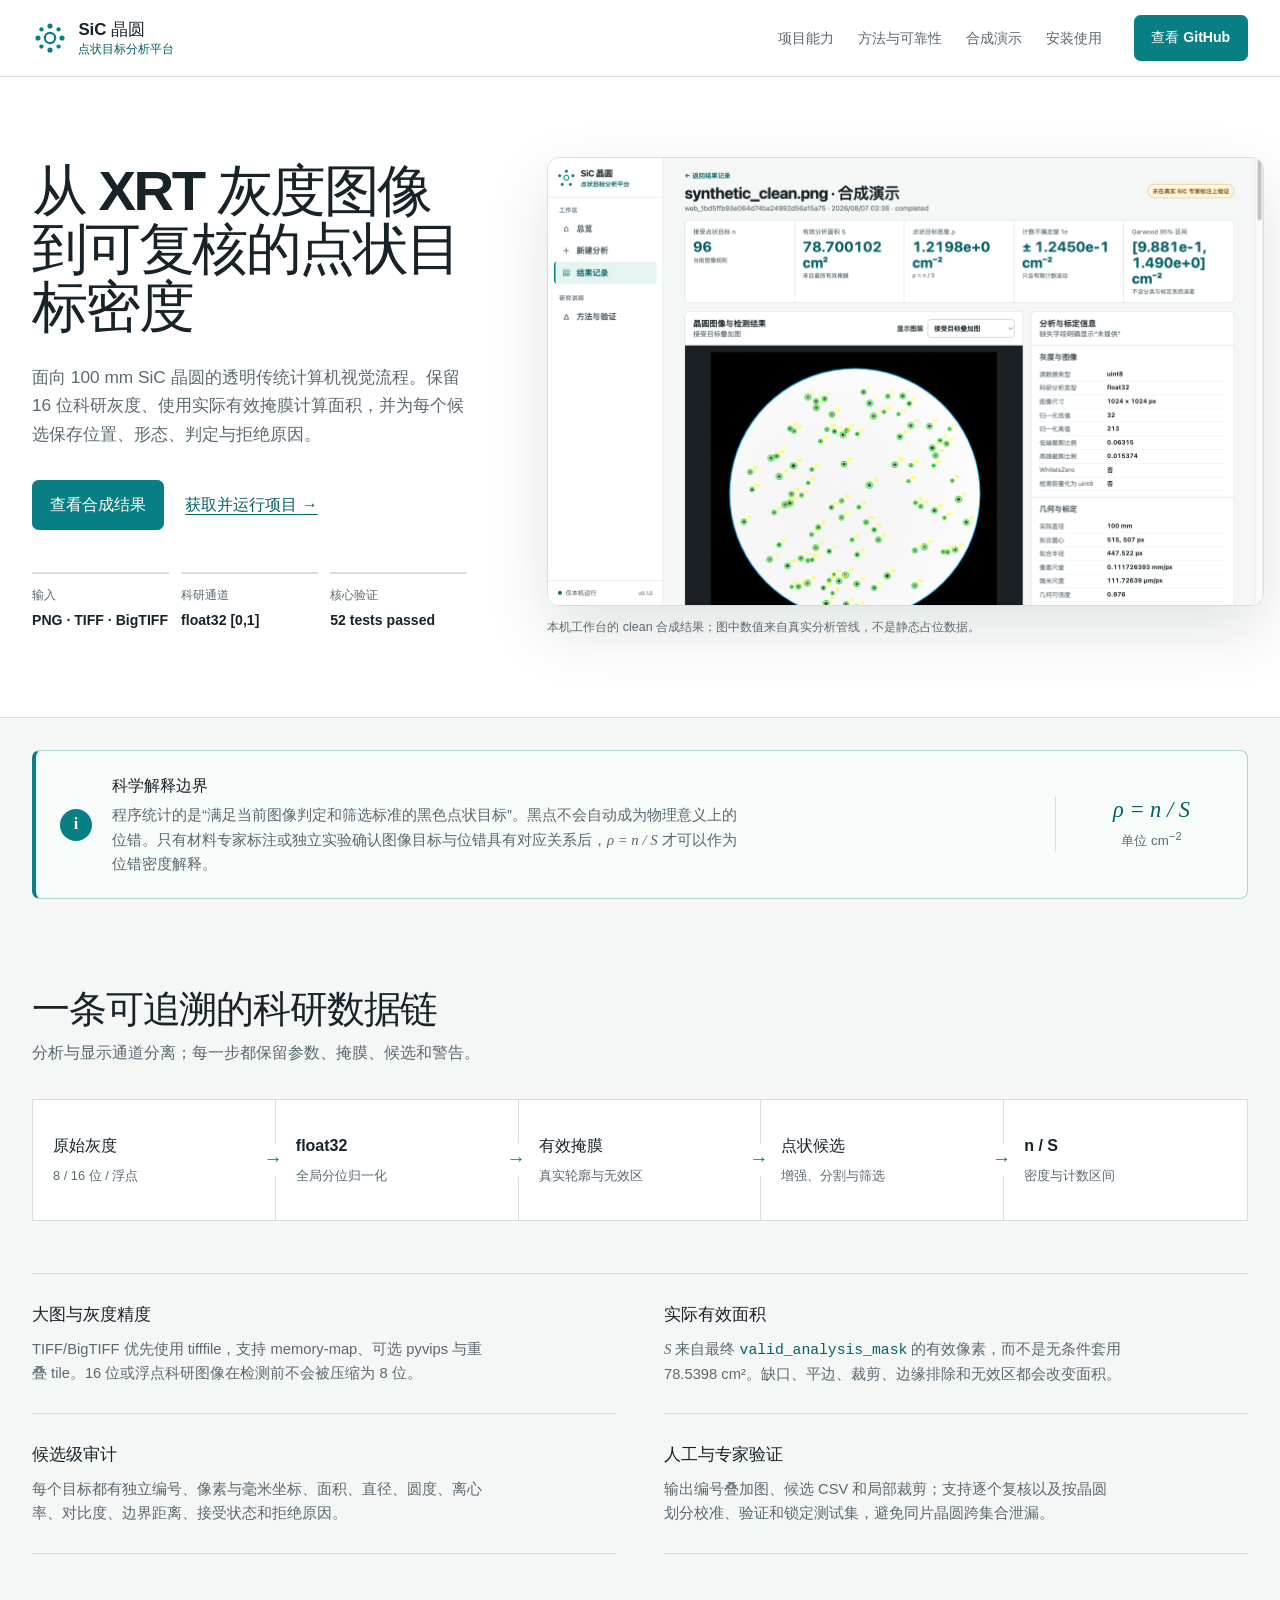
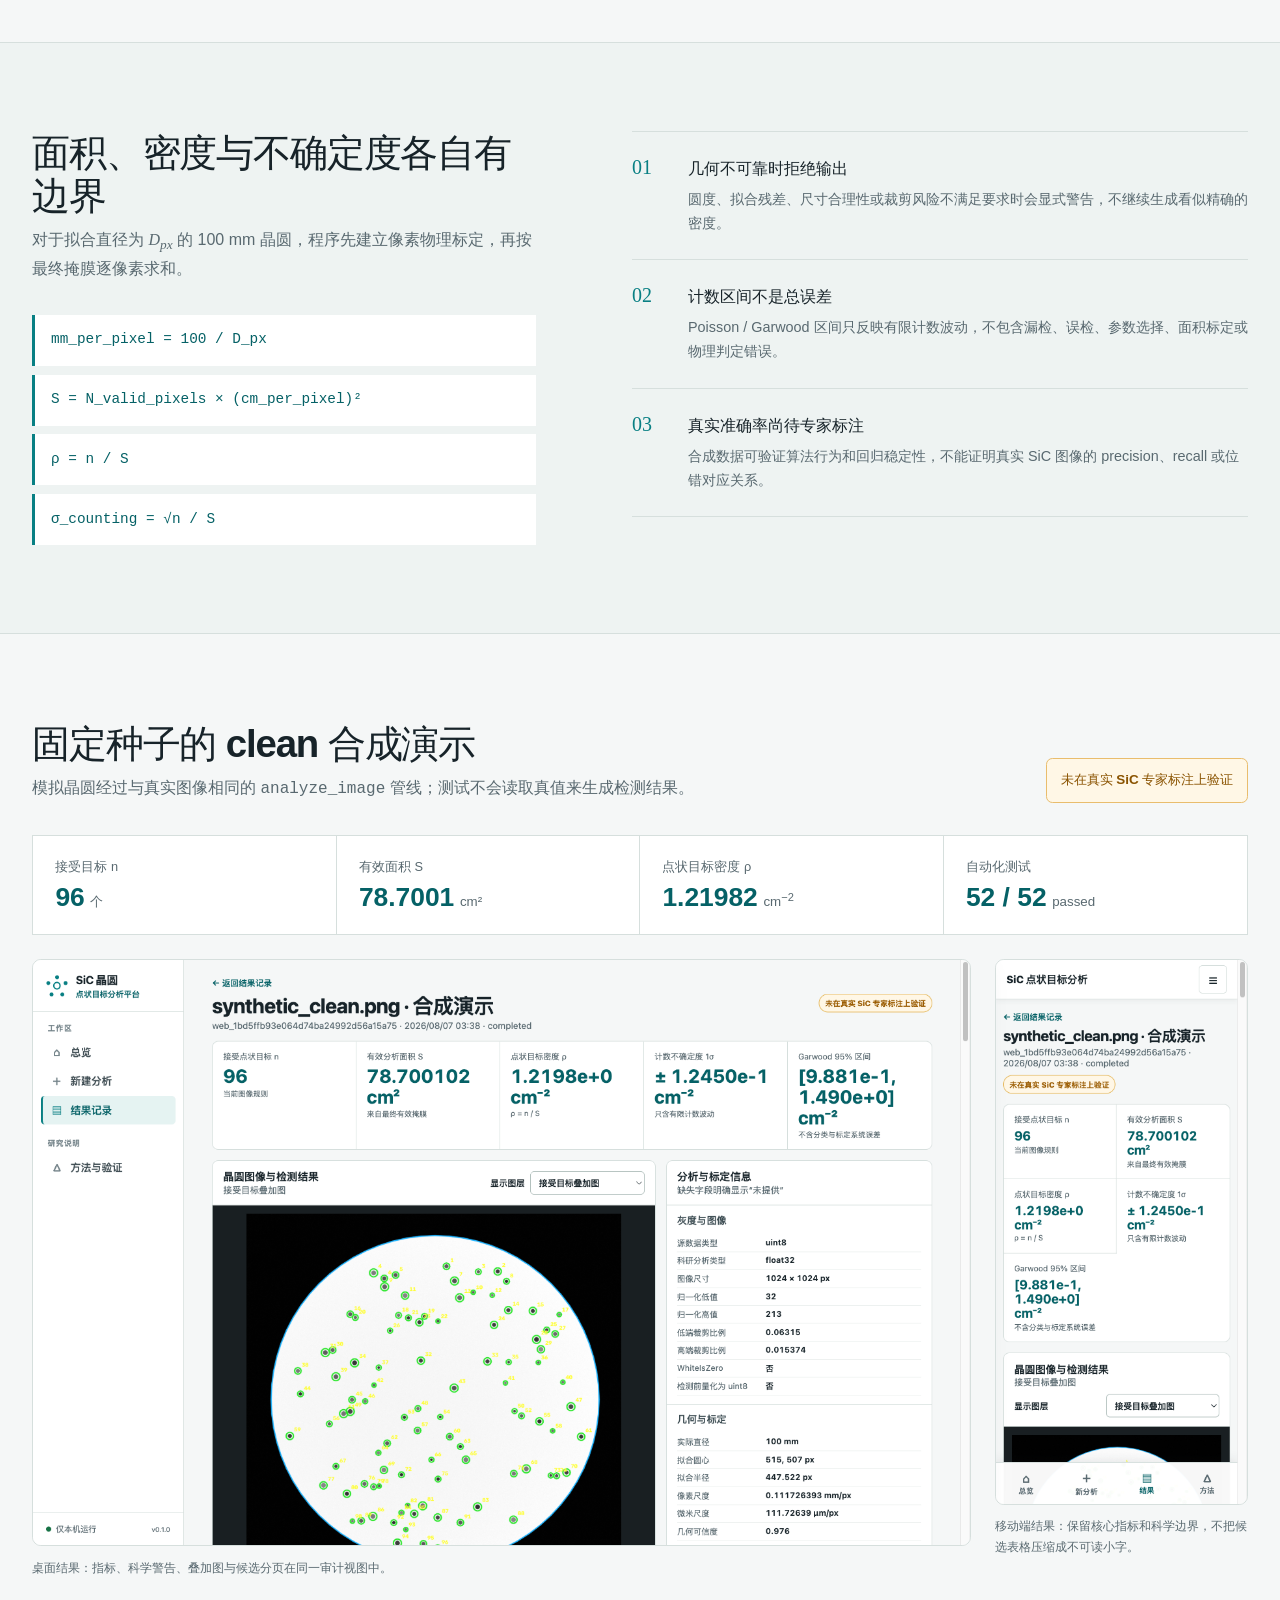
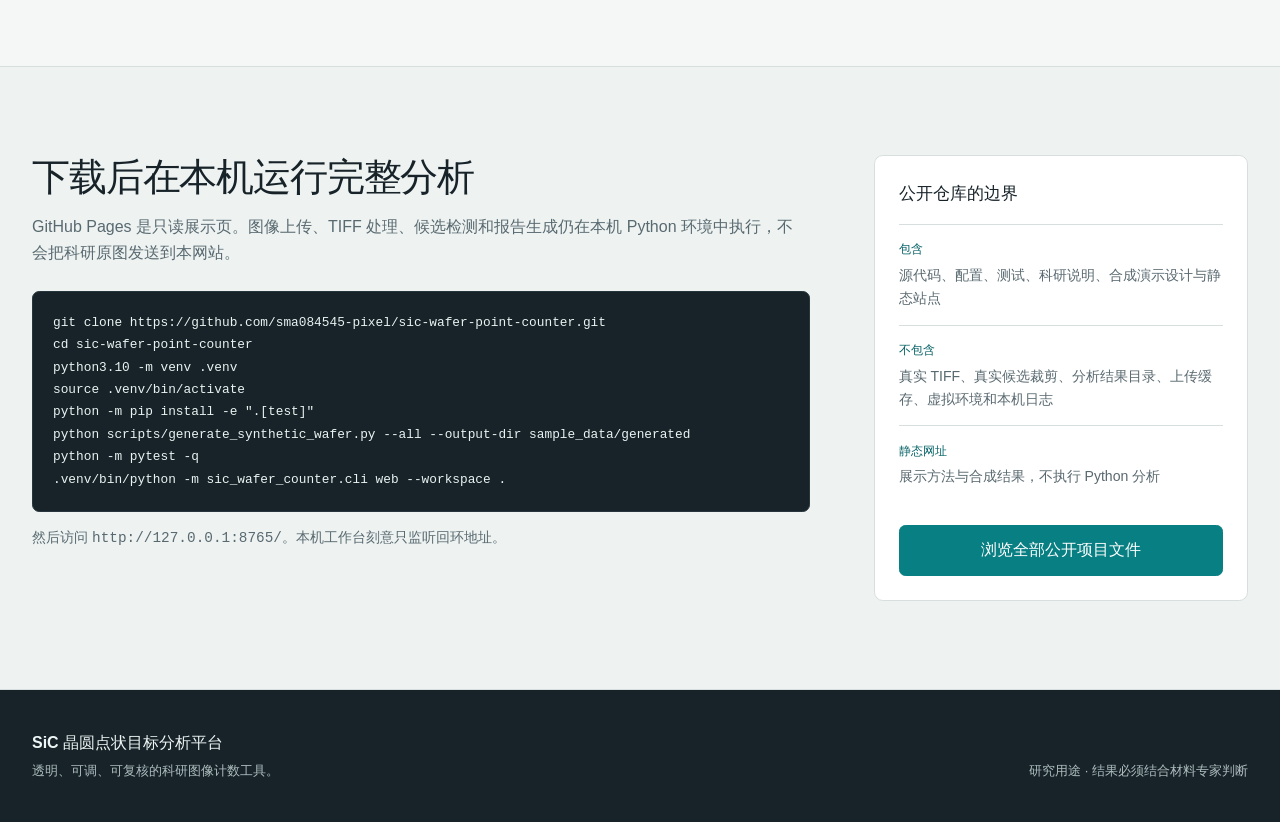
==== docs/index.html @ 669765c5 "Initial public release: SiC wafer point target analysis platform" ====
<!doctype html>
<html lang="zh-CN">
<head>
  <meta charset="utf-8">
  <meta name="viewport" content="width=device-width, initial-scale=1">
  <meta name="description" content="SiC 晶圆 XRT 黑色点状目标的传统计算机视觉分析、可追溯计数与实际有效面积密度计算平台。">
  <meta name="theme-color" content="#f5f7f7">
  <title>SiC 晶圆 XRT 点状目标分析平台</title>
  <link rel="icon" href="assets/favicon.svg" type="image/svg+xml">
  <link rel="stylesheet" href="assets/showcase.css?v=20260807">
</head>
<body>
  <a class="skip-link" href="#content">跳到主要内容</a>
  <header class="site-header">
    <div class="shell header-inner">
      <a class="brand" href="#top" aria-label="SiC 晶圆点状目标分析平台首页">
        <svg class="brand-mark" aria-hidden="true" viewBox="0 0 42 42">
          <circle cx="21" cy="7" r="3"></circle><circle cx="21" cy="35" r="3"></circle>
          <circle cx="7" cy="21" r="3"></circle><circle cx="35" cy="21" r="3"></circle>
          <circle cx="11" cy="11" r="2.5"></circle><circle cx="31" cy="11" r="2.5"></circle>
          <circle cx="11" cy="31" r="2.5"></circle><circle cx="31" cy="31" r="2.5"></circle>
          <circle class="brand-mark-core" cx="21" cy="21" r="6"></circle>
        </svg>
        <span><strong>SiC 晶圆</strong><small>点状目标分析平台</small></span>
      </a>
      <nav aria-label="主要导航">
        <ul role="list">
          <li><a href="#capabilities">项目能力</a></li>
          <li><a href="#method">方法与可靠性</a></li>
          <li><a href="#demo">合成演示</a></li>
          <li><a href="#use">安装使用</a></li>
        </ul>
      </nav>
      <a class="button button-compact" href="https://github.com/sma084545-pixel/sic-wafer-point-counter">查看 GitHub</a>
    </div>
  </header>

  <main id="content" tabindex="-1">
    <section class="hero" id="top">
      <div class="shell hero-grid">
        <div class="hero-copy">
          <h1>从 XRT 灰度图像到可复核的点状目标密度</h1>
          <p class="hero-lead">面向 100 mm SiC 晶圆的透明传统计算机视觉流程。保留 16 位科研灰度、使用实际有效掩膜计算面积，并为每个候选保存位置、形态、判定与拒绝原因。</p>
          <div class="hero-actions">
            <a class="button" href="#demo">查看合成结果</a>
            <a class="text-link" href="#use">获取并运行项目 <span aria-hidden="true">→</span></a>
          </div>
          <dl class="hero-facts">
            <div><dt>输入</dt><dd>PNG · TIFF · BigTIFF</dd></div>
            <div><dt>科研通道</dt><dd>float32 [0,1]</dd></div>
            <div><dt>核心验证</dt><dd>52 tests passed</dd></div>
          </dl>
        </div>
        <figure class="hero-figure">
          <img src="showcase_design/implementation-result-desktop.png"
               alt="本机分析工作台结果页，显示合成晶圆叠加图、96 个接受目标、有效面积和密度"
               width="1440" height="900" fetchpriority="high">
          <figcaption>本机工作台的 clean 合成结果；图中数值来自真实分析管线，不是静态占位数据。</figcaption>
        </figure>
      </div>
    </section>

    <section class="boundary shell" aria-labelledby="boundary-title">
      <div class="boundary-icon" aria-hidden="true">i</div>
      <div>
        <h2 id="boundary-title">科学解释边界</h2>
        <p>程序统计的是“满足当前图像判定和筛选标准的黑色点状目标”。黑点不会自动成为物理意义上的位错。只有材料专家标注或独立实验确认图像目标与位错具有对应关系后，<var>ρ = n / S</var> 才可以作为位错密度解释。</p>
      </div>
      <div class="formula" aria-label="密度 rho 等于接受目标数量 n 除以有效分析面积 S">
        <span>ρ = n / S</span><small>单位 cm<sup>−2</sup></small>
      </div>
    </section>

    <section class="section shell" id="capabilities">
      <div class="section-heading">
        <div><h2>一条可追溯的科研数据链</h2><p>分析与显示通道分离；每一步都保留参数、掩膜、候选和警告。</p></div>
      </div>
      <ol class="pipeline" aria-label="分析流程">
        <li><strong>原始灰度</strong><span>8 / 16 位 / 浮点</span></li>
        <li><strong>float32</strong><span>全局分位归一化</span></li>
        <li><strong>有效掩膜</strong><span>真实轮廓与无效区</span></li>
        <li><strong>点状候选</strong><span>增强、分割与筛选</span></li>
        <li><strong>n / S</strong><span>密度与计数区间</span></li>
      </ol>

      <div class="capability-grid">
        <article>
          <h3>大图与灰度精度</h3>
          <p>TIFF/BigTIFF 优先使用 tifffile，支持 memory-map、可选 pyvips 与重叠 tile。16 位或浮点科研图像在检测前不会被压缩为 8 位。</p>
        </article>
        <article>
          <h3>实际有效面积</h3>
          <p><var>S</var> 来自最终 <code>valid_analysis_mask</code> 的有效像素，而不是无条件套用 78.5398 cm²。缺口、平边、裁剪、边缘排除和无效区都会改变面积。</p>
        </article>
        <article>
          <h3>候选级审计</h3>
          <p>每个目标都有独立编号、像素与毫米坐标、面积、直径、圆度、离心率、对比度、边界距离、接受状态和拒绝原因。</p>
        </article>
        <article>
          <h3>人工与专家验证</h3>
          <p>输出编号叠加图、候选 CSV 和局部裁剪；支持逐个复核以及按晶圆划分校准、验证和锁定测试集，避免同片晶圆跨集合泄漏。</p>
        </article>
      </div>
    </section>

    <section class="section section-tinted" id="method">
      <div class="shell method-grid">
        <div>
          <h2>面积、密度与不确定度各自有边界</h2>
          <p>对于拟合直径为 <var>D<sub>px</sub></var> 的 100 mm 晶圆，程序先建立像素物理标定，再按最终掩膜逐像素求和。</p>
          <div class="equations" aria-label="物理标定和密度公式">
            <code>mm_per_pixel = 100 / D_px</code>
            <code>S = N_valid_pixels × (cm_per_pixel)²</code>
            <code>ρ = n / S</code>
            <code>σ_counting = √n / S</code>
          </div>
        </div>
        <div class="reliability-list">
          <article><span>01</span><div><h3>几何不可靠时拒绝输出</h3><p>圆度、拟合残差、尺寸合理性或裁剪风险不满足要求时会显式警告，不继续生成看似精确的密度。</p></div></article>
          <article><span>02</span><div><h3>计数区间不是总误差</h3><p>Poisson / Garwood 区间只反映有限计数波动，不包含漏检、误检、参数选择、面积标定或物理判定错误。</p></div></article>
          <article><span>03</span><div><h3>真实准确率尚待专家标注</h3><p>合成数据可验证算法行为和回归稳定性，不能证明真实 SiC 图像的 precision、recall 或位错对应关系。</p></div></article>
        </div>
      </div>
    </section>

    <section class="section shell" id="demo">
      <div class="section-heading split-heading">
        <div><h2>固定种子的 clean 合成演示</h2><p>模拟晶圆经过与真实图像相同的 <code>analyze_image</code> 管线；测试不会读取真值来生成检测结果。</p></div>
        <span class="validation-state">未在真实 SiC 专家标注上验证</span>
      </div>
      <div class="metric-row" aria-label="合成 clean 分析结果">
        <div><span>接受目标 n</span><strong>96</strong><small>个</small></div>
        <div><span>有效面积 S</span><strong>78.7001</strong><small>cm²</small></div>
        <div><span>点状目标密度 ρ</span><strong>1.21982</strong><small>cm<sup>−2</sup></small></div>
        <div><span>自动化测试</span><strong>52 / 52</strong><small>passed</small></div>
      </div>
      <div class="demo-grid">
        <figure>
          <img src="showcase_design/implementation-result-desktop.png"
               alt="桌面结果页，显示合成晶圆叠加图、候选统计、面积与不确定度"
               width="1440" height="900" loading="lazy">
          <figcaption>桌面结果：指标、科学警告、叠加图与候选分页在同一审计视图中。</figcaption>
        </figure>
        <figure>
          <img src="showcase_design/implementation-result-mobile.png"
               alt="移动端结果页，指标与晶圆叠加图按窄屏顺序排列"
               width="390" height="844" loading="lazy">
          <figcaption>移动端结果：保留核心指标和科学边界，不把候选表格压缩成不可读小字。</figcaption>
        </figure>
      </div>
    </section>

    <section class="section section-tinted" id="use">
      <div class="shell use-grid">
        <div>
          <h2>下载后在本机运行完整分析</h2>
          <p>GitHub Pages 是只读展示页。图像上传、TIFF 处理、候选检测和报告生成仍在本机 Python 环境中执行，不会把科研原图发送到本网站。</p>
          <div class="code-block" role="region" aria-label="安装与运行命令" tabindex="0"><pre><code>git clone https://github.com/sma084545-pixel/sic-wafer-point-counter.git
cd sic-wafer-point-counter
python3.10 -m venv .venv
source .venv/bin/activate
python -m pip install -e ".[test]"
python scripts/generate_synthetic_wafer.py --all --output-dir sample_data/generated
python -m pytest -q
.venv/bin/python -m sic_wafer_counter.cli web --workspace .</code></pre></div>
          <p class="local-note">然后访问 <code>http://127.0.0.1:8765/</code>。本机工作台刻意只监听回环地址。</p>
        </div>
        <aside class="public-scope" aria-labelledby="scope-title">
          <h3 id="scope-title">公开仓库的边界</h3>
          <dl>
            <div><dt>包含</dt><dd>源代码、配置、测试、科研说明、合成演示设计与静态站点</dd></div>
            <div><dt>不包含</dt><dd>真实 TIFF、真实候选裁剪、分析结果目录、上传缓存、虚拟环境和本机日志</dd></div>
            <div><dt>静态网址</dt><dd>展示方法与合成结果，不执行 Python 分析</dd></div>
          </dl>
          <a class="button button-full" href="https://github.com/sma084545-pixel/sic-wafer-point-counter">浏览全部公开项目文件</a>
        </aside>
      </div>
    </section>
  </main>

  <footer>
    <div class="shell footer-inner">
      <div><strong>SiC 晶圆点状目标分析平台</strong><p>透明、可调、可复核的科研图像计数工具。</p></div>
      <p>研究用途 · 结果必须结合材料专家判断</p>
    </div>
  </footer>
</body>
</html>
---- docs/assets/showcase.css ----
:root {
  color-scheme: light;
  --page: #f5f7f7;
  --surface: #ffffff;
  --surface-muted: #eef3f2;
  --text: #172329;
  --muted: #596970;
  --border: #d6dfdd;
  --teal: #087f83;
  --teal-dark: #056166;
  --teal-pale: #e5f3f2;
  --amber: #8a5300;
  --amber-pale: #fff7e6;
  --max: 76rem;
  font-family: Inter, ui-sans-serif, -apple-system, BlinkMacSystemFont, "Segoe UI", "PingFang SC", "Hiragino Sans GB", "Microsoft YaHei", sans-serif;
  font-synthesis: none;
}

* { box-sizing: border-box; }
html { scroll-behavior: smooth; }
body { margin: 0; background: var(--page); color: var(--text); line-height: 1.65; }
img { display: block; max-width: 100%; height: auto; }
a { color: inherit; }
code, pre { font-family: "SFMono-Regular", Consolas, "Liberation Mono", monospace; }
var { font-family: Georgia, "Times New Roman", serif; }
.shell { width: min(calc(100% - 3rem), var(--max)); margin-inline: auto; }

.skip-link {
  position: fixed; top: .75rem; left: .75rem; z-index: 100;
  padding: .65rem 1rem; background: var(--text); color: white; border-radius: .35rem;
  transform: translateY(-180%); transition: transform .15s ease;
}
.skip-link:focus { transform: translateY(0); }
:where(a, [tabindex]):focus-visible { outline: .1875rem solid var(--teal); outline-offset: .1875rem; }

.site-header { position: sticky; top: 0; z-index: 20; background: color-mix(in srgb, var(--surface) 94%, transparent); border-bottom: .0625rem solid var(--border); backdrop-filter: blur(.75rem); }
.header-inner { min-height: 4.75rem; display: flex; align-items: center; gap: 2rem; }
.brand { display: inline-flex; align-items: center; gap: .65rem; text-decoration: none; line-height: 1.05; margin-right: auto; }
.brand-mark { width: 2.25rem; height: 2.25rem; fill: var(--teal); }
.brand-mark-core { fill: none; stroke: var(--teal); stroke-width: 2.5; }
.brand span { display: grid; gap: .25rem; }
.brand strong { font-size: 1.05rem; }
.brand small { color: var(--teal-dark); font-size: .72rem; font-weight: 700; }
nav ul { display: flex; align-items: center; gap: 1.5rem; list-style: none; margin: 0; padding: 0; }
nav a { color: var(--muted); font-size: .9rem; font-weight: 650; text-decoration: none; }
nav a:hover { color: var(--teal-dark); }
.button { display: inline-flex; min-height: 2.75rem; align-items: center; justify-content: center; padding: .68rem 1.05rem; background: var(--teal); color: white; border: .0625rem solid var(--teal); border-radius: .4rem; font-weight: 700; text-decoration: none; }
.button:hover { background: var(--teal-dark); border-color: var(--teal-dark); }
.button-compact { min-height: 2.5rem; font-size: .88rem; }
.button-full { width: 100%; }
.text-link { color: var(--teal-dark); font-weight: 700; text-decoration-thickness: .08em; text-underline-offset: .25em; }

.hero { background: var(--surface); border-bottom: .0625rem solid var(--border); overflow: clip; }
.hero-grid { min-height: 38rem; display: grid; grid-template-columns: minmax(20rem, .82fr) minmax(36rem, 1.35fr); gap: 4rem; align-items: center; padding-block: 5rem; }
.hero-copy h1 { max-width: 15ch; margin: 0; font-size: clamp(2.5rem, 4.4vw, 4.7rem); line-height: 1.03; letter-spacing: -.045em; }
.hero-lead { max-width: 40rem; margin: 1.65rem 0 0; color: var(--muted); font-size: 1.08rem; }
.hero-actions { display: flex; align-items: center; gap: 1.35rem; margin-top: 2rem; }
.hero-facts { display: grid; grid-template-columns: repeat(3, 1fr); gap: .75rem; margin: 2.6rem 0 0; }
.hero-facts div { border-top: .125rem solid var(--border); padding-top: .75rem; }
.hero-facts dt { color: var(--muted); font-size: .75rem; }
.hero-facts dd { margin: .18rem 0 0; font-size: .88rem; font-weight: 700; font-variant-numeric: tabular-nums; }
.hero-figure { margin: 0; transform: translateX(1rem); }
.hero-figure img { width: 100%; border: .0625rem solid var(--border); border-radius: .75rem; box-shadow: 0 1.6rem 4rem rgb(23 35 41 / .13); }
figcaption { color: var(--muted); font-size: .78rem; margin-top: .7rem; }

.boundary { display: grid; grid-template-columns: auto 1fr auto; align-items: center; gap: 1.25rem; margin-top: 2rem; padding: 1.35rem 1.5rem; background: #f7fbfa; border: .0625rem solid #a9d5d2; border-left: .25rem solid var(--teal); border-radius: .5rem; }
.boundary-icon { display: grid; place-items: center; width: 2rem; height: 2rem; border-radius: 50%; background: var(--teal); color: white; font-family: Georgia, serif; font-weight: 700; }
.boundary h2 { margin: 0 0 .25rem; font-size: 1rem; }
.boundary p { max-width: 78ch; margin: 0; color: var(--muted); font-size: .92rem; }
.formula { min-width: 10.5rem; display: grid; gap: .2rem; padding-left: 1.5rem; border-left: .0625rem solid var(--border); text-align: center; }
.formula span { color: var(--teal-dark); font: italic 1.4rem Georgia, serif; }
.formula small { color: var(--muted); }

.section { padding-block: 5.5rem; }
.section-tinted { background: var(--surface-muted); border-block: .0625rem solid var(--border); }
.section-heading { display: flex; justify-content: space-between; align-items: end; gap: 2rem; margin-bottom: 2rem; }
.section h2 { margin: 0; font-size: clamp(1.9rem, 3vw, 2.7rem); line-height: 1.12; letter-spacing: -.03em; }
.section-heading p, .method-grid > div > p { max-width: 46rem; margin: .65rem 0 0; color: var(--muted); }
.pipeline { display: grid; grid-template-columns: repeat(5, 1fr); list-style: none; margin: 0; padding: 0; border: .0625rem solid var(--border); background: var(--surface); }
.pipeline li { position: relative; min-height: 7.5rem; display: grid; align-content: center; gap: .35rem; padding: 1.25rem; border-right: .0625rem solid var(--border); }
.pipeline li:last-child { border-right: 0; }
.pipeline li:not(:last-child)::after { content: "→"; position: absolute; right: -.55rem; top: 50%; z-index: 1; transform: translateY(-50%); padding: .05rem; background: var(--surface); color: var(--teal); font-size: 1.2rem; }
.pipeline strong { font-size: 1rem; }
.pipeline span { color: var(--muted); font-size: .8rem; }
.capability-grid { display: grid; grid-template-columns: 1fr 1fr; gap: 0 3rem; margin-top: 3.25rem; border-top: .0625rem solid var(--border); }
.capability-grid article { padding: 1.7rem 0; border-bottom: .0625rem solid var(--border); }
.capability-grid h3 { margin: 0 0 .5rem; font-size: 1.05rem; }
.capability-grid p { max-width: 56ch; margin: 0; color: var(--muted); font-size: .92rem; }
.capability-grid code { color: var(--teal-dark); }

.method-grid { display: grid; grid-template-columns: .9fr 1.1fr; gap: 6rem; align-items: start; }
.equations { display: grid; gap: .55rem; margin-top: 2rem; }
.equations code { display: block; padding: .85rem 1rem; background: var(--surface); border-left: .2rem solid var(--teal); color: var(--teal-dark); font-size: .9rem; overflow-wrap: anywhere; }
.reliability-list { border-top: .0625rem solid var(--border); }
.reliability-list article { display: grid; grid-template-columns: 2.5rem 1fr; gap: 1rem; padding-block: 1.5rem; border-bottom: .0625rem solid var(--border); }
.reliability-list article > span { color: var(--teal); font: 1.25rem Georgia, serif; }
.reliability-list h3 { margin: 0 0 .35rem; font-size: 1rem; }
.reliability-list p { margin: 0; color: var(--muted); font-size: .9rem; }

.validation-state { max-width: 16rem; padding: .65rem .85rem; color: var(--amber); background: var(--amber-pale); border: .0625rem solid #e9bd6d; border-radius: .4rem; font-size: .84rem; font-weight: 700; }
.metric-row { display: grid; grid-template-columns: repeat(4, 1fr); border: .0625rem solid var(--border); background: var(--surface); }
.metric-row > div { padding: 1.25rem 1.4rem; border-right: .0625rem solid var(--border); }
.metric-row > div:last-child { border-right: 0; }
.metric-row span { display: block; color: var(--muted); font-size: .8rem; }
.metric-row strong { display: inline-block; margin-top: .35rem; color: var(--teal-dark); font-size: 1.65rem; line-height: 1.1; font-variant-numeric: tabular-nums; }
.metric-row small { margin-left: .35rem; color: var(--muted); }
.demo-grid { display: grid; grid-template-columns: 1fr minmax(14rem, .27fr); gap: 1.5rem; align-items: start; margin-top: 1.5rem; }
.demo-grid figure { margin: 0; }
.demo-grid img { width: 100%; background: #edf1f0; border: .0625rem solid var(--border); border-radius: .55rem; }

.use-grid { display: grid; grid-template-columns: minmax(0, 1.35fr) minmax(18rem, .65fr); gap: 4rem; align-items: start; }
.use-grid > * { min-width: 0; }
.use-grid > div > p { max-width: 48rem; color: var(--muted); }
.code-block { margin-top: 1.5rem; overflow: auto; border: .0625rem solid #26363c; border-radius: .45rem; background: #172329; }
.code-block pre { margin: 0; padding: 1.25rem; color: #e8f4f2; font-size: .8rem; line-height: 1.75; }
.local-note { font-size: .9rem; }
.public-scope { padding: 1.5rem; background: var(--surface); border: .0625rem solid var(--border); border-radius: .55rem; }
.public-scope h3 { margin: 0; font-size: 1.05rem; }
.public-scope dl { margin: 1rem 0 1.4rem; }
.public-scope dl div { padding-block: .9rem; border-top: .0625rem solid var(--border); }
.public-scope dt { color: var(--teal-dark); font-size: .78rem; font-weight: 800; }
.public-scope dd { margin: .25rem 0 0; color: var(--muted); font-size: .88rem; }

footer { padding-block: 2.5rem; background: var(--text); color: #eef6f5; }
.footer-inner { display: flex; justify-content: space-between; align-items: end; gap: 2rem; }
.footer-inner p { margin: .25rem 0 0; color: #aebcbe; font-size: .82rem; }

@media (max-width: 68rem) {
  nav { display: none; }
  .hero-grid { grid-template-columns: 1fr; gap: 2.5rem; padding-block: 4rem; }
  .hero-copy h1 { max-width: 18ch; }
  .hero-figure { transform: none; }
  .method-grid { gap: 3rem; }
}

@media (max-width: 48rem) {
  .shell { width: min(calc(100% - 2rem), var(--max)); }
  .site-header .button-compact { display: none; }
  .header-inner { min-height: 4rem; }
  .hero-grid { min-height: 0; padding-block: 3.25rem; }
  .hero-copy h1 { font-size: clamp(2.35rem, 12vw, 3.6rem); }
  .hero-facts { grid-template-columns: 1fr; }
  .hero-figure { width: 100%; overflow: hidden; }
  .hero-figure img { width: 100%; max-width: 100%; }
  .boundary { grid-template-columns: auto 1fr; align-items: start; }
  .formula { grid-column: 2; min-width: 0; padding: .8rem 0 0; border: 0; border-top: .0625rem solid var(--border); text-align: left; }
  .section { padding-block: 4rem; }
  .pipeline { grid-template-columns: 1fr; }
  .pipeline li { min-height: 5.4rem; border-right: 0; border-bottom: .0625rem solid var(--border); }
  .pipeline li:last-child { border-bottom: 0; }
  .pipeline li:not(:last-child)::after { right: 1rem; top: auto; bottom: -.7rem; transform: rotate(90deg); }
  .capability-grid, .method-grid, .use-grid { grid-template-columns: 1fr; }
  .method-grid, .use-grid { gap: 2.5rem; }
  .split-heading { align-items: start; flex-direction: column; }
  .metric-row { grid-template-columns: 1fr 1fr; }
  .metric-row > div { border-bottom: .0625rem solid var(--border); }
  .metric-row > div:nth-child(2) { border-right: 0; }
  .metric-row > div:nth-last-child(-n+2) { border-bottom: 0; }
  .demo-grid { grid-template-columns: 1fr; }
  .demo-grid figure:last-child { max-width: 23rem; }
  .footer-inner { align-items: start; flex-direction: column; }
}

@media (max-width: 28rem) {
  .brand strong { font-size: .93rem; }
  .brand small { font-size: .65rem; }
  .hero-actions { align-items: flex-start; flex-direction: column; }
  .hero-copy h1 { font-size: 2.45rem; }
  .metric-row { grid-template-columns: 1fr; }
  .metric-row > div { border-right: 0; border-bottom: .0625rem solid var(--border) !important; }
  .metric-row > div:last-child { border-bottom: 0 !important; }
}

@media (prefers-reduced-motion: reduce) {
  html { scroll-behavior: auto; }
  *, *::before, *::after { scroll-behavior: auto !important; transition-duration: .01ms !important; }
}

@media print {
  .site-header, .hero-actions, .skip-link { display: none; }
  body { background: white; }
  .section, .hero-grid { padding-block: 2rem; }
  .hero-grid, .method-grid, .use-grid { grid-template-columns: 1fr; }
}
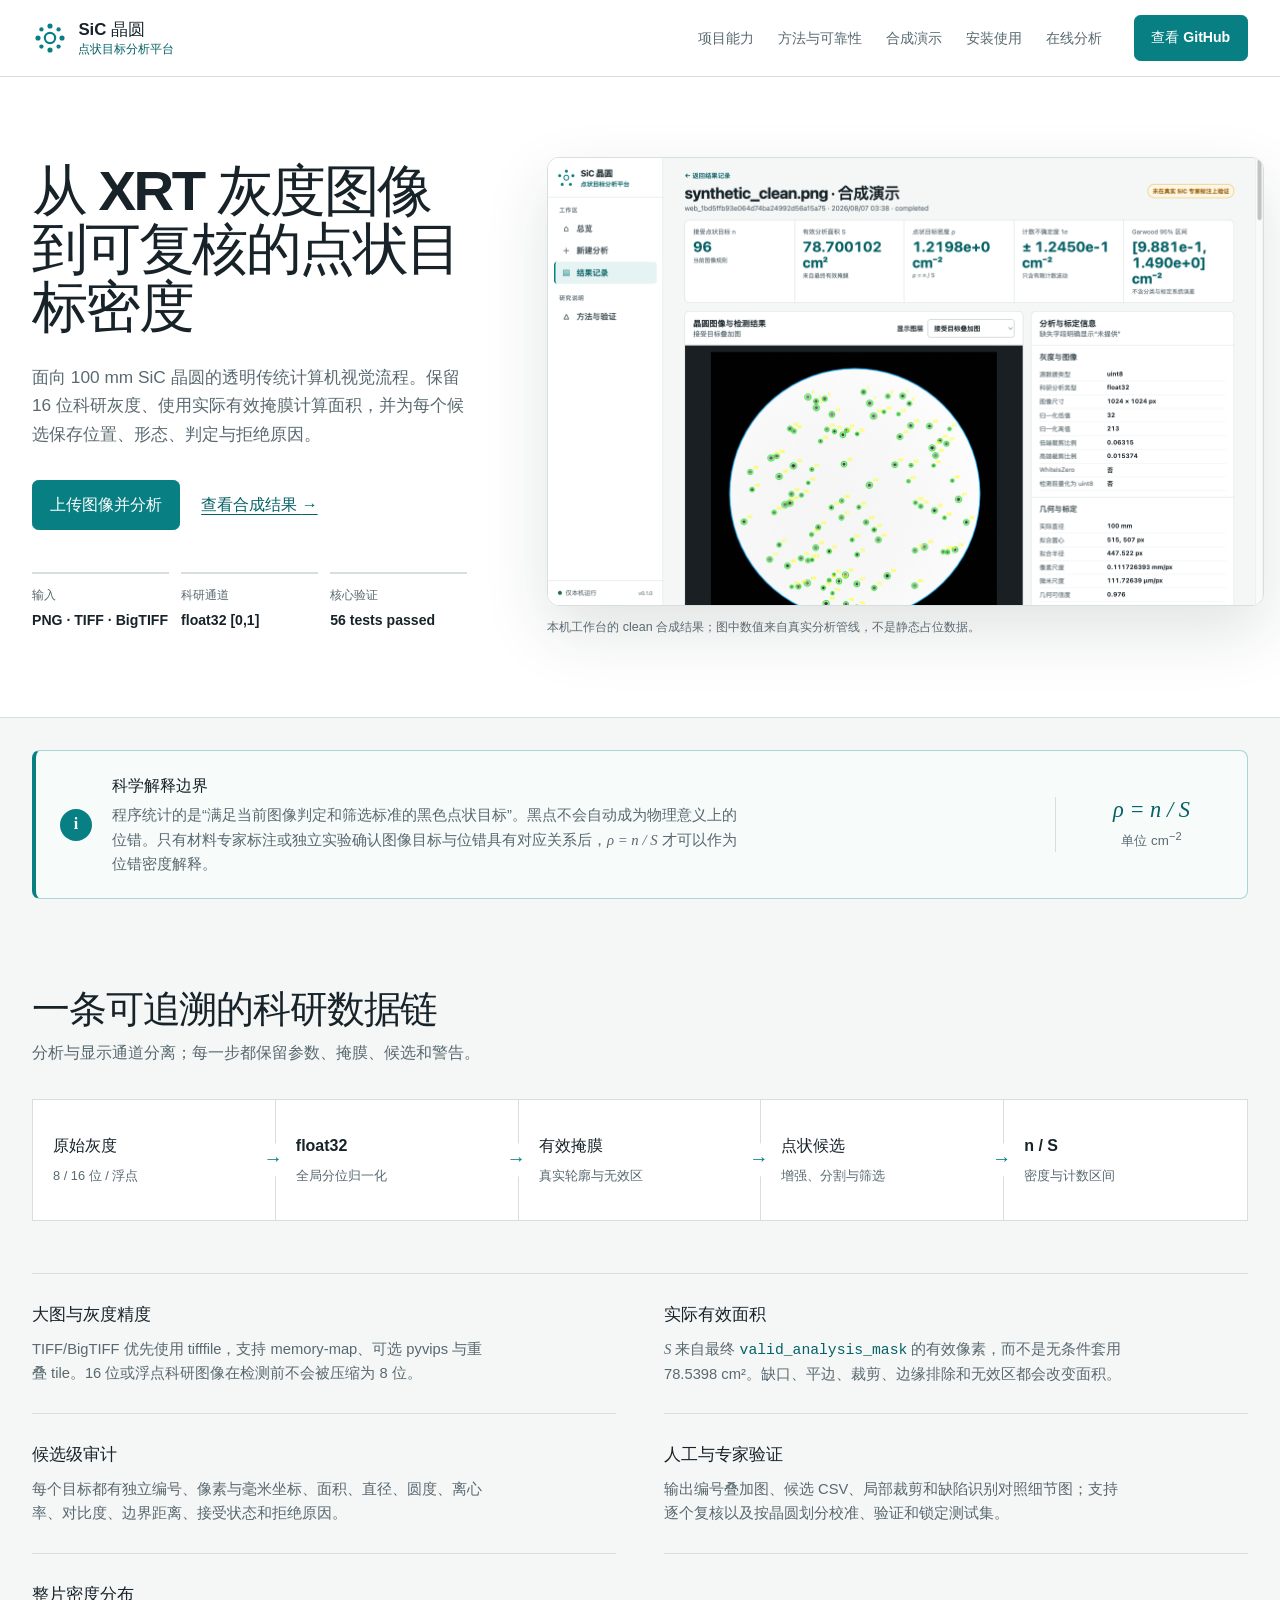
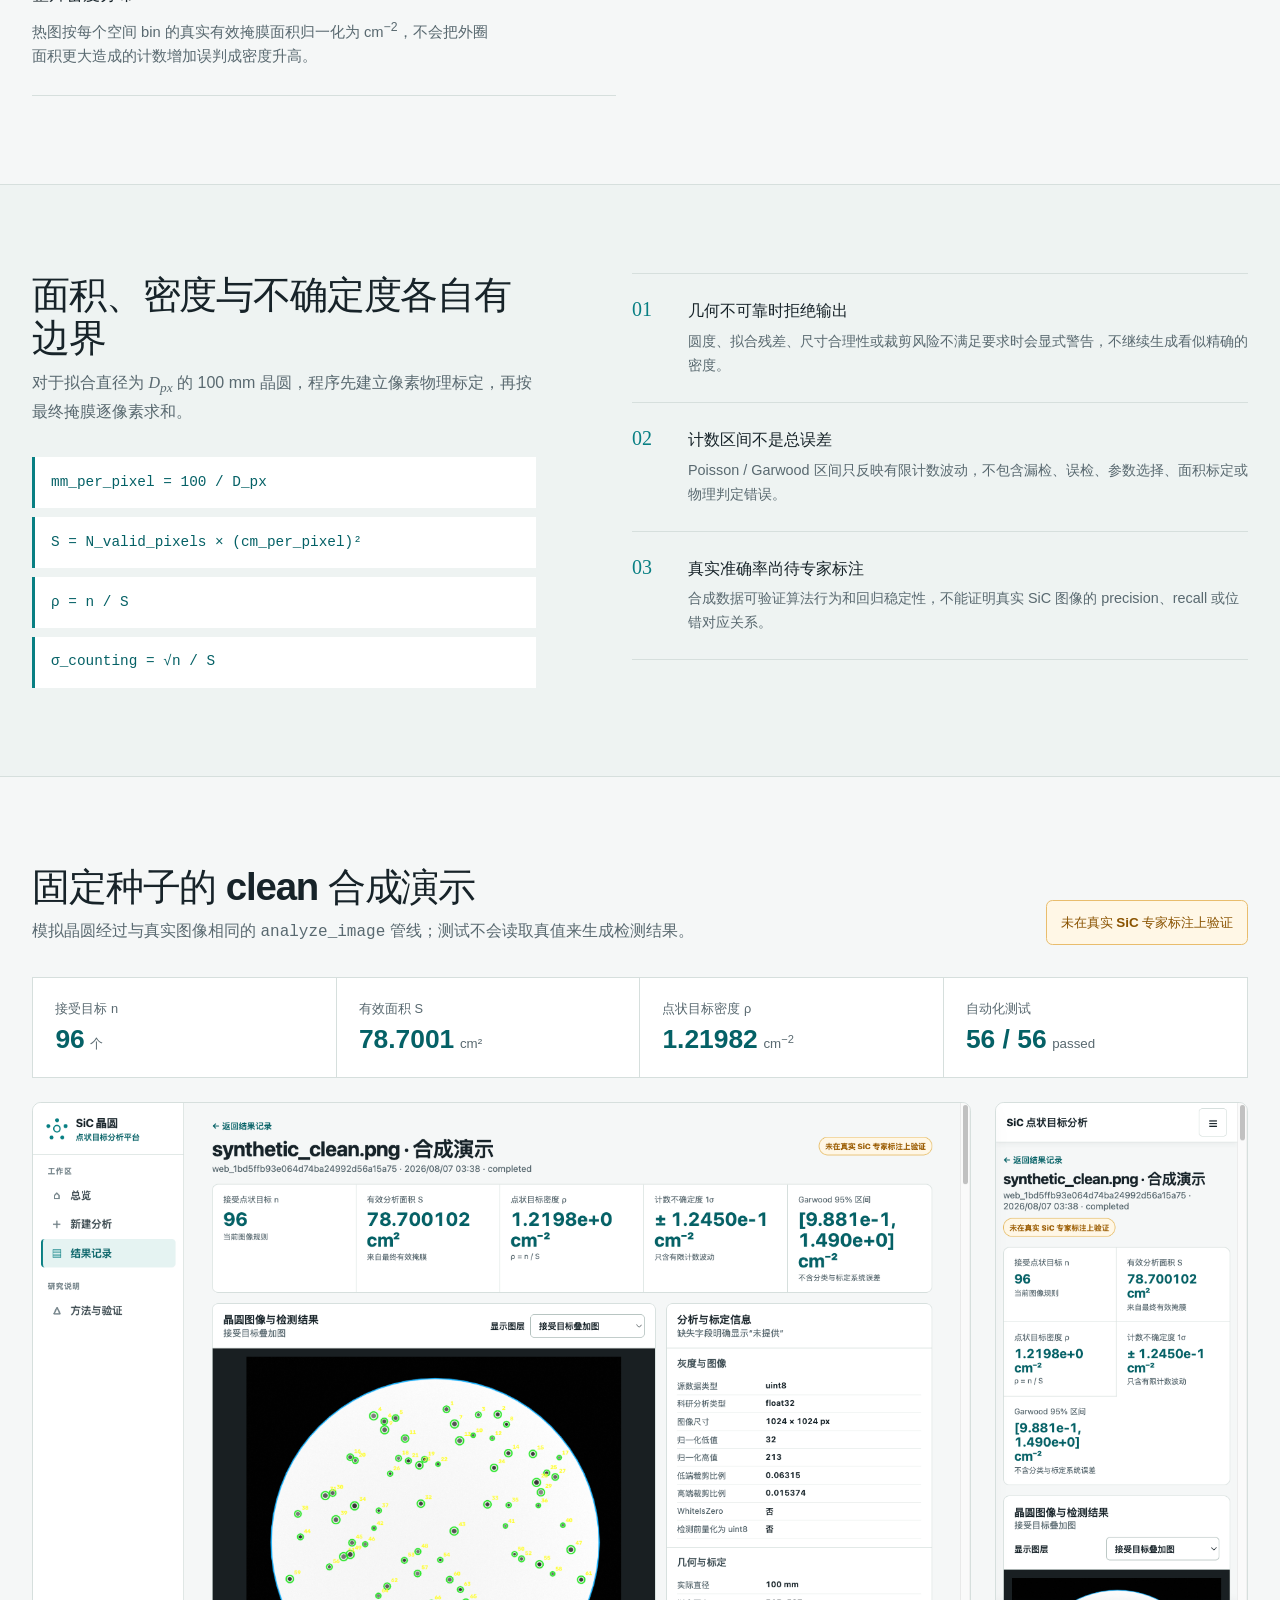
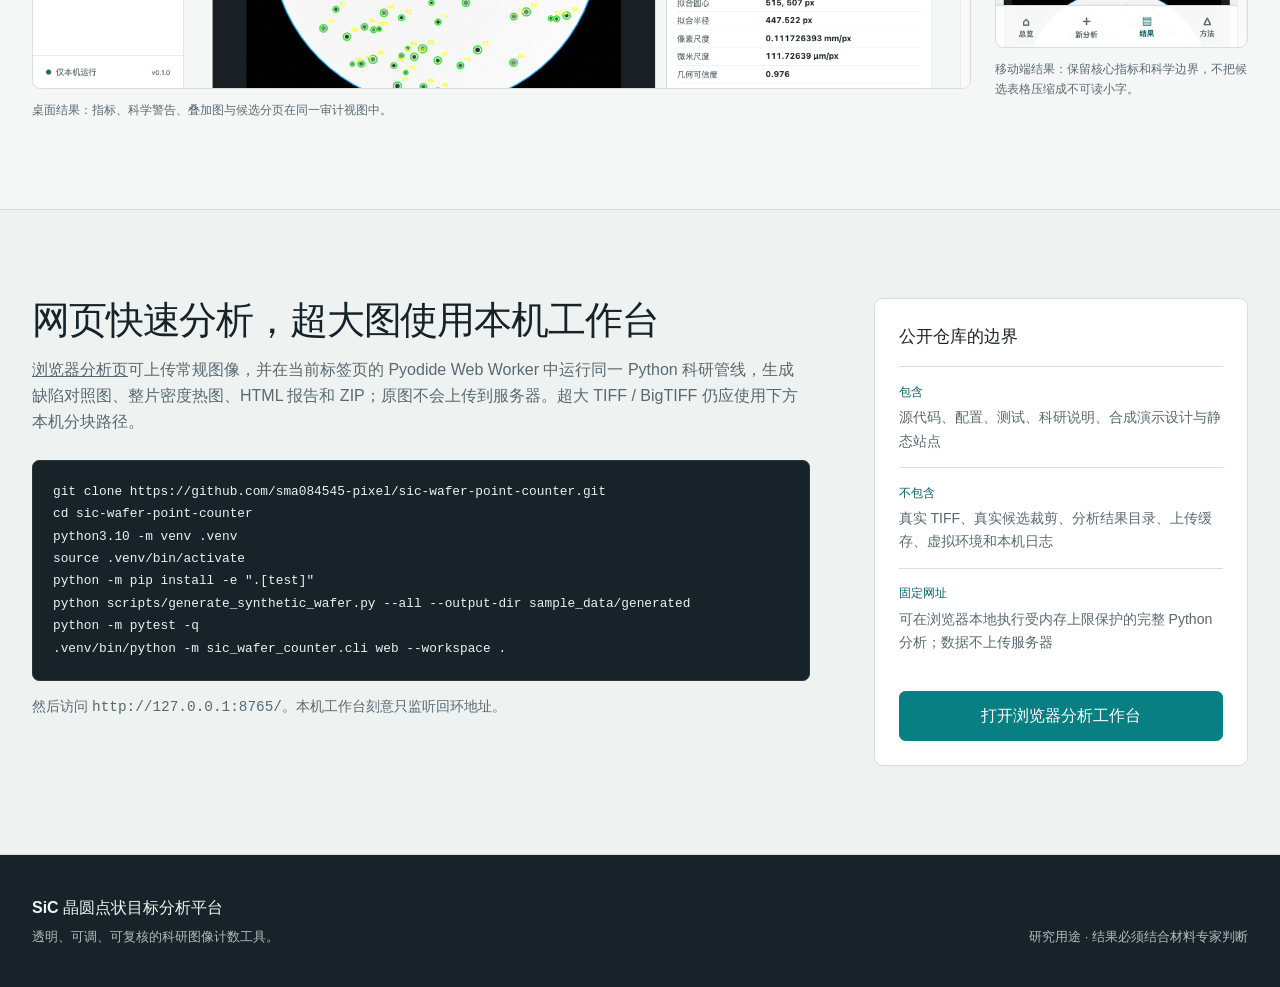
==== commit bde1f67d: "feat: run auditable wafer analysis in browser Add client-local Pyodide analysis, scientific audit pr" ====
--- a/docs/index.html
+++ b/docs/index.html
@@ -7,7 +7,7 @@
   <meta name="theme-color" content="#f5f7f7">
   <title>SiC 晶圆 XRT 点状目标分析平台</title>
   <link rel="icon" href="assets/favicon.svg" type="image/svg+xml">
-  <link rel="stylesheet" href="assets/showcase.css?v=20260807">
+  <link rel="stylesheet" href="assets/showcase.css?v=20260807b">
 </head>
 <body>
   <a class="skip-link" href="#content">跳到主要内容</a>
@@ -29,6 +29,7 @@
           <li><a href="#method">方法与可靠性</a></li>
           <li><a href="#demo">合成演示</a></li>
           <li><a href="#use">安装使用</a></li>
+          <li><a href="analyze.html">在线分析</a></li>
         </ul>
       </nav>
       <a class="button button-compact" href="https://github.com/sma084545-pixel/sic-wafer-point-counter">查看 GitHub</a>
@@ -42,13 +43,13 @@
           <h1>从 XRT 灰度图像到可复核的点状目标密度</h1>
           <p class="hero-lead">面向 100 mm SiC 晶圆的透明传统计算机视觉流程。保留 16 位科研灰度、使用实际有效掩膜计算面积，并为每个候选保存位置、形态、判定与拒绝原因。</p>
           <div class="hero-actions">
-            <a class="button" href="#demo">查看合成结果</a>
-            <a class="text-link" href="#use">获取并运行项目 <span aria-hidden="true">→</span></a>
+            <a class="button" href="analyze.html">上传图像并分析</a>
+            <a class="text-link" href="#demo">查看合成结果 <span aria-hidden="true">→</span></a>
           </div>
           <dl class="hero-facts">
             <div><dt>输入</dt><dd>PNG · TIFF · BigTIFF</dd></div>
             <div><dt>科研通道</dt><dd>float32 [0,1]</dd></div>
-            <div><dt>核心验证</dt><dd>52 tests passed</dd></div>
+            <div><dt>核心验证</dt><dd>56 tests passed</dd></div>
           </dl>
         </div>
         <figure class="hero-figure">
@@ -98,7 +99,11 @@
         </article>
         <article>
           <h3>人工与专家验证</h3>
-          <p>输出编号叠加图、候选 CSV 和局部裁剪；支持逐个复核以及按晶圆划分校准、验证和锁定测试集，避免同片晶圆跨集合泄漏。</p>
+          <p>输出编号叠加图、候选 CSV、局部裁剪和缺陷识别对照细节图；支持逐个复核以及按晶圆划分校准、验证和锁定测试集。</p>
+        </article>
+        <article>
+          <h3>整片密度分布</h3>
+          <p>热图按每个空间 bin 的真实有效掩膜面积归一化为 cm<sup>−2</sup>，不会把外圈面积更大造成的计数增加误判成密度升高。</p>
         </article>
       </div>
     </section>
@@ -132,7 +137,7 @@
         <div><span>接受目标 n</span><strong>96</strong><small>个</small></div>
         <div><span>有效面积 S</span><strong>78.7001</strong><small>cm²</small></div>
         <div><span>点状目标密度 ρ</span><strong>1.21982</strong><small>cm<sup>−2</sup></small></div>
-        <div><span>自动化测试</span><strong>52 / 52</strong><small>passed</small></div>
+        <div><span>自动化测试</span><strong>56 / 56</strong><small>passed</small></div>
       </div>
       <div class="demo-grid">
         <figure>
@@ -153,8 +158,8 @@
     <section class="section section-tinted" id="use">
       <div class="shell use-grid">
         <div>
-          <h2>下载后在本机运行完整分析</h2>
-          <p>GitHub Pages 是只读展示页。图像上传、TIFF 处理、候选检测和报告生成仍在本机 Python 环境中执行，不会把科研原图发送到本网站。</p>
+          <h2>网页快速分析，超大图使用本机工作台</h2>
+          <p><a href="analyze.html">浏览器分析页</a>可上传常规图像，并在当前标签页的 Pyodide Web Worker 中运行同一 Python 科研管线，生成缺陷对照图、整片密度热图、HTML 报告和 ZIP；原图不会上传到服务器。超大 TIFF / BigTIFF 仍应使用下方本机分块路径。</p>
           <div class="code-block" role="region" aria-label="安装与运行命令" tabindex="0"><pre><code>git clone https://github.com/sma084545-pixel/sic-wafer-point-counter.git
 cd sic-wafer-point-counter
 python3.10 -m venv .venv
@@ -170,9 +175,9 @@
           <dl>
             <div><dt>包含</dt><dd>源代码、配置、测试、科研说明、合成演示设计与静态站点</dd></div>
             <div><dt>不包含</dt><dd>真实 TIFF、真实候选裁剪、分析结果目录、上传缓存、虚拟环境和本机日志</dd></div>
-            <div><dt>静态网址</dt><dd>展示方法与合成结果，不执行 Python 分析</dd></div>
+            <div><dt>固定网址</dt><dd>可在浏览器本地执行受内存上限保护的完整 Python 分析；数据不上传服务器</dd></div>
           </dl>
-          <a class="button button-full" href="https://github.com/sma084545-pixel/sic-wafer-point-counter">浏览全部公开项目文件</a>
+          <a class="button button-full" href="analyze.html">打开浏览器分析工作台</a>
         </aside>
       </div>
     </section>
--- a/docs/assets/showcase.css
+++ b/docs/assets/showcase.css
@@ -72,6 +72,7 @@
 .formula small { color: var(--muted); }
 
 .section { padding-block: 5.5rem; }
+.hero, .section { scroll-margin-top: 5.25rem; }
 .section-tinted { background: var(--surface-muted); border-block: .0625rem solid var(--border); }
 .section-heading { display: flex; justify-content: space-between; align-items: end; gap: 2rem; margin-bottom: 2rem; }
 .section h2 { margin: 0; font-size: clamp(1.9rem, 3vw, 2.7rem); line-height: 1.12; letter-spacing: -.03em; }
@@ -145,6 +146,7 @@
   .boundary { grid-template-columns: auto 1fr; align-items: start; }
   .formula { grid-column: 2; min-width: 0; padding: .8rem 0 0; border: 0; border-top: .0625rem solid var(--border); text-align: left; }
   .section { padding-block: 4rem; }
+  .hero, .section { scroll-margin-top: 4.5rem; }
   .pipeline { grid-template-columns: 1fr; }
   .pipeline li { min-height: 5.4rem; border-right: 0; border-bottom: .0625rem solid var(--border); }
   .pipeline li:last-child { border-bottom: 0; }
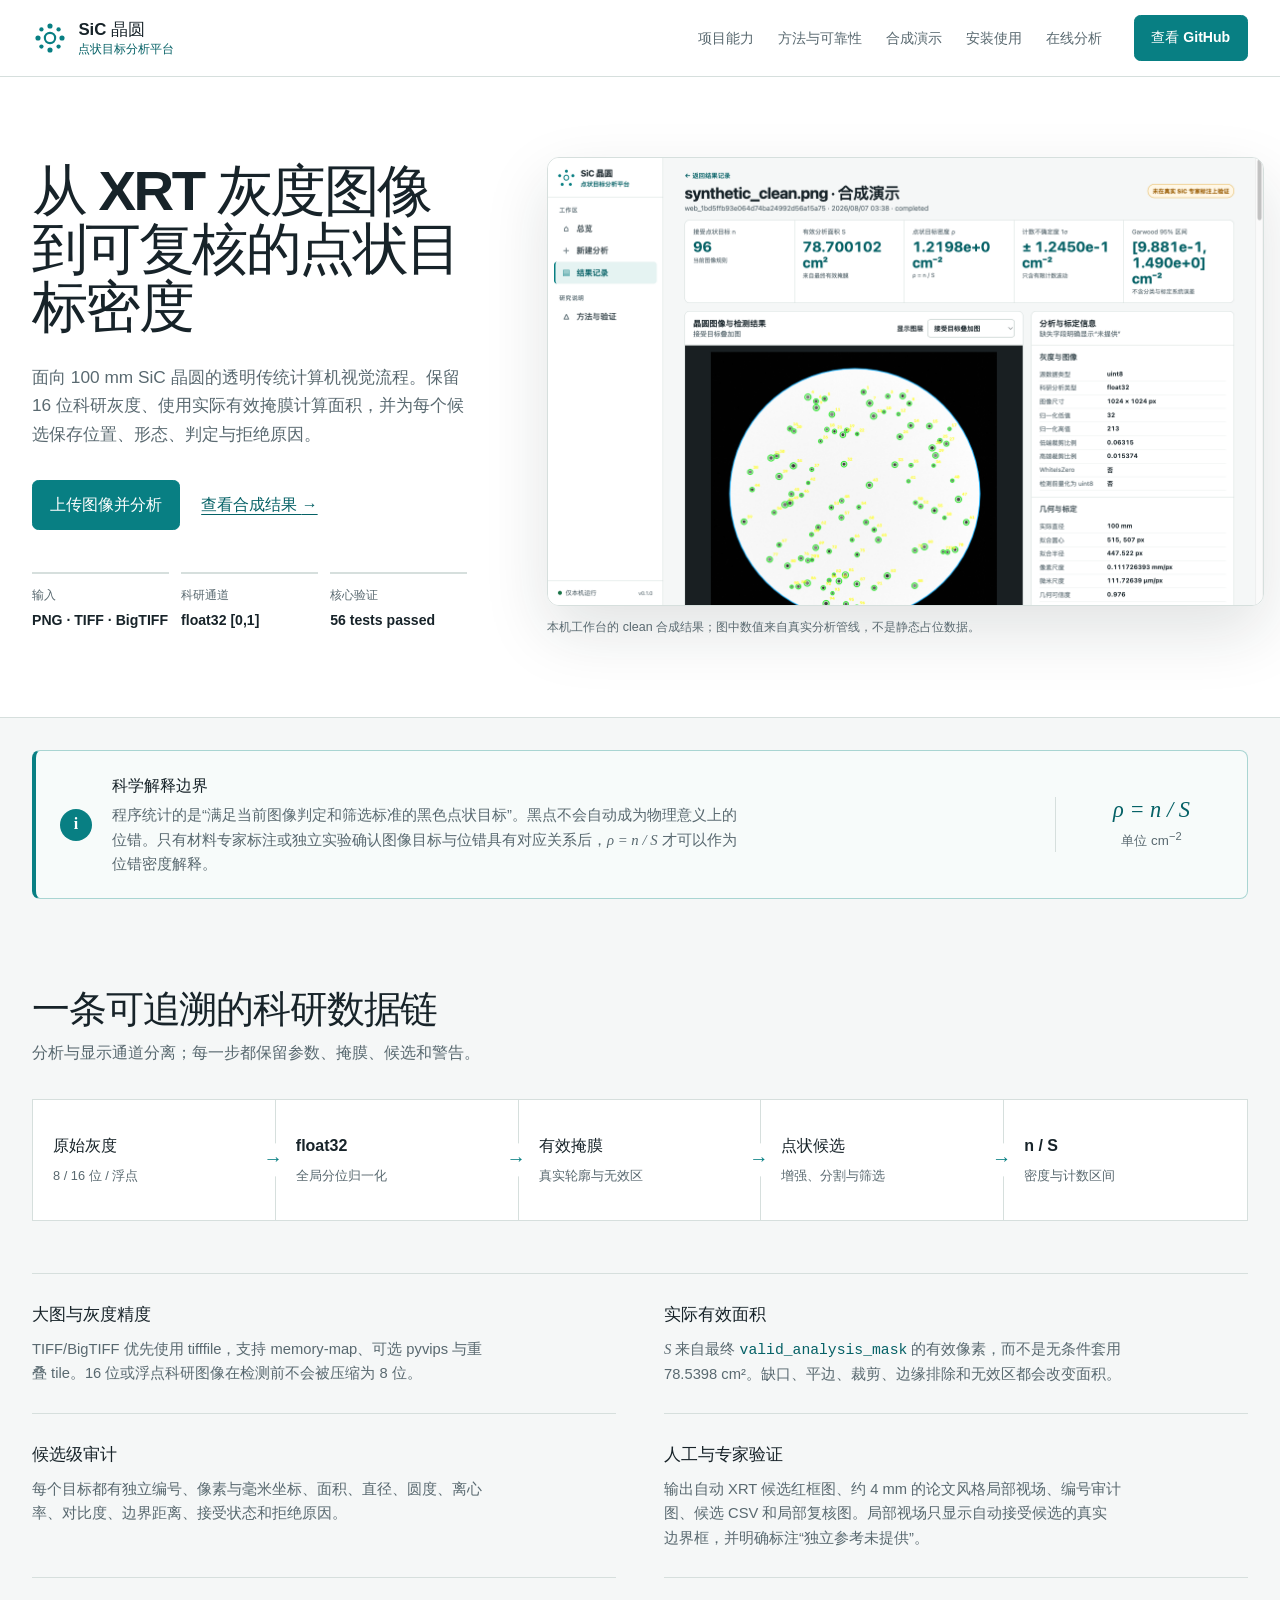
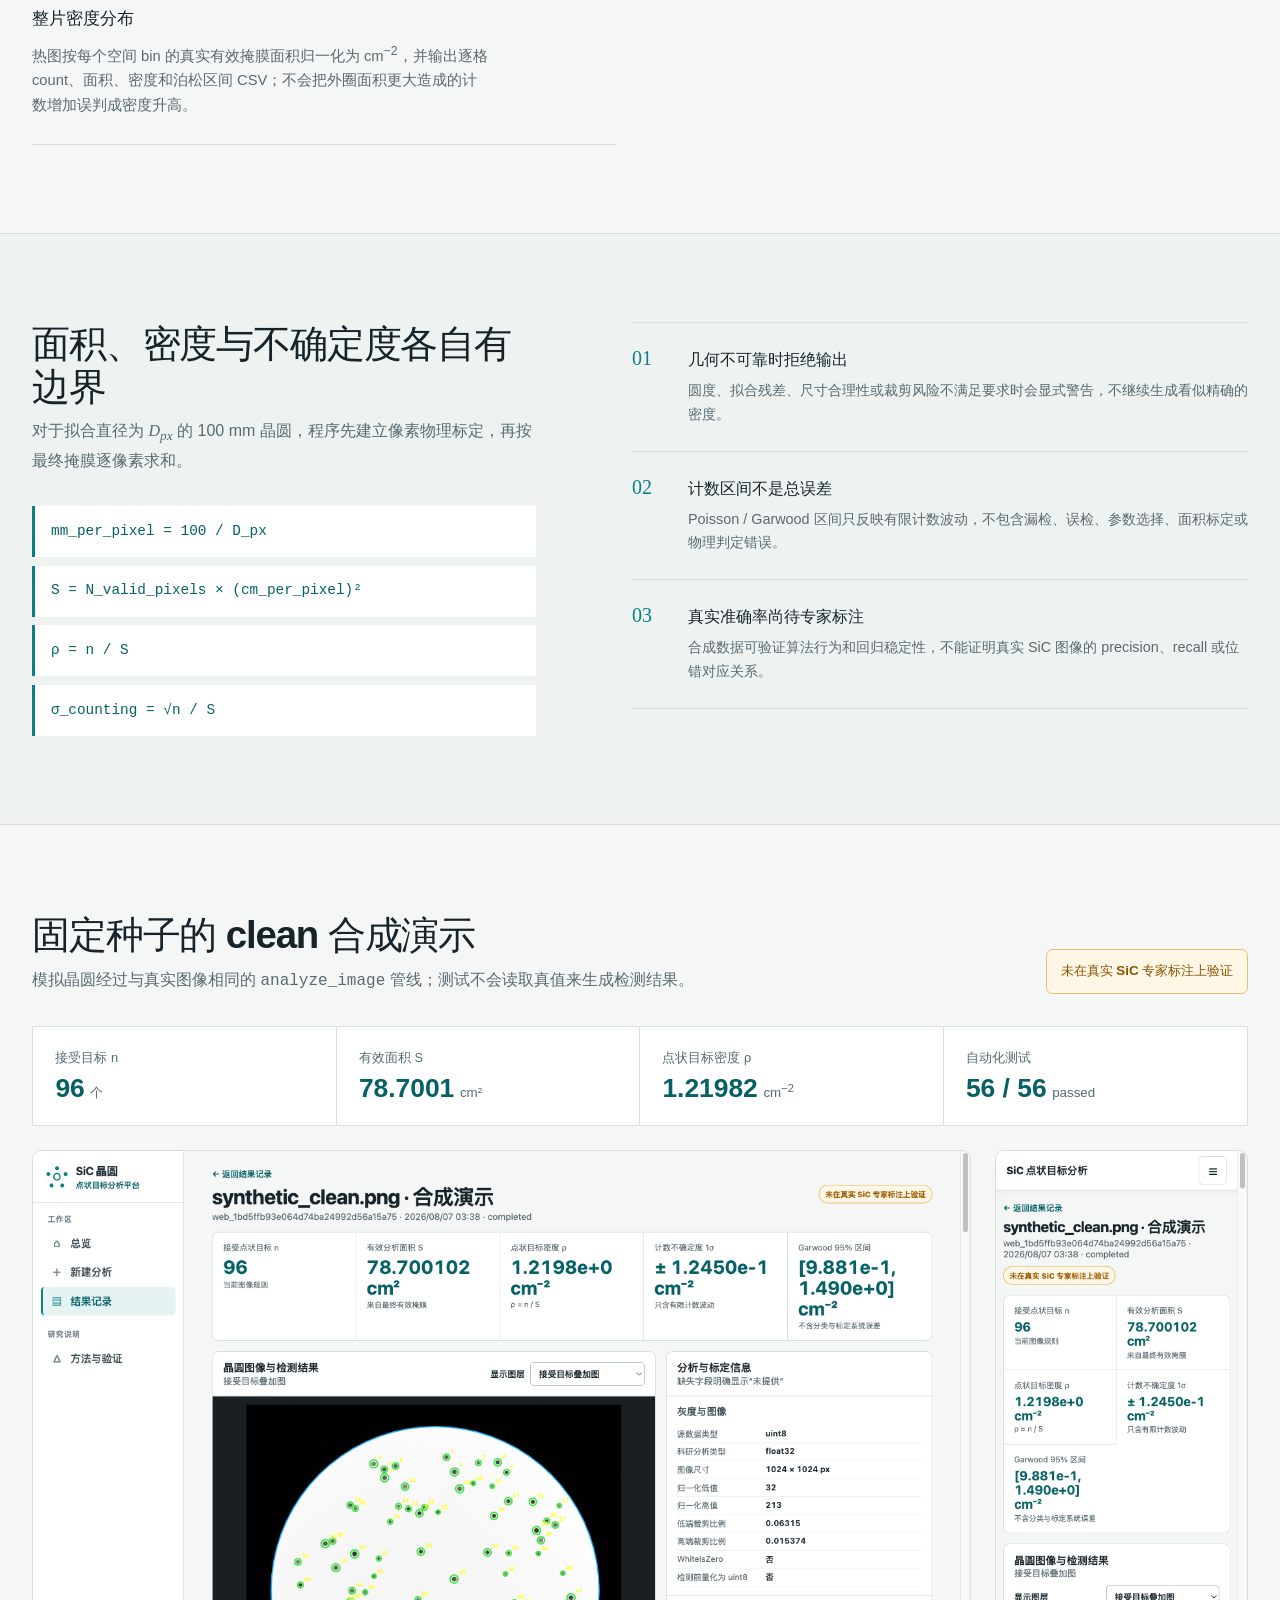
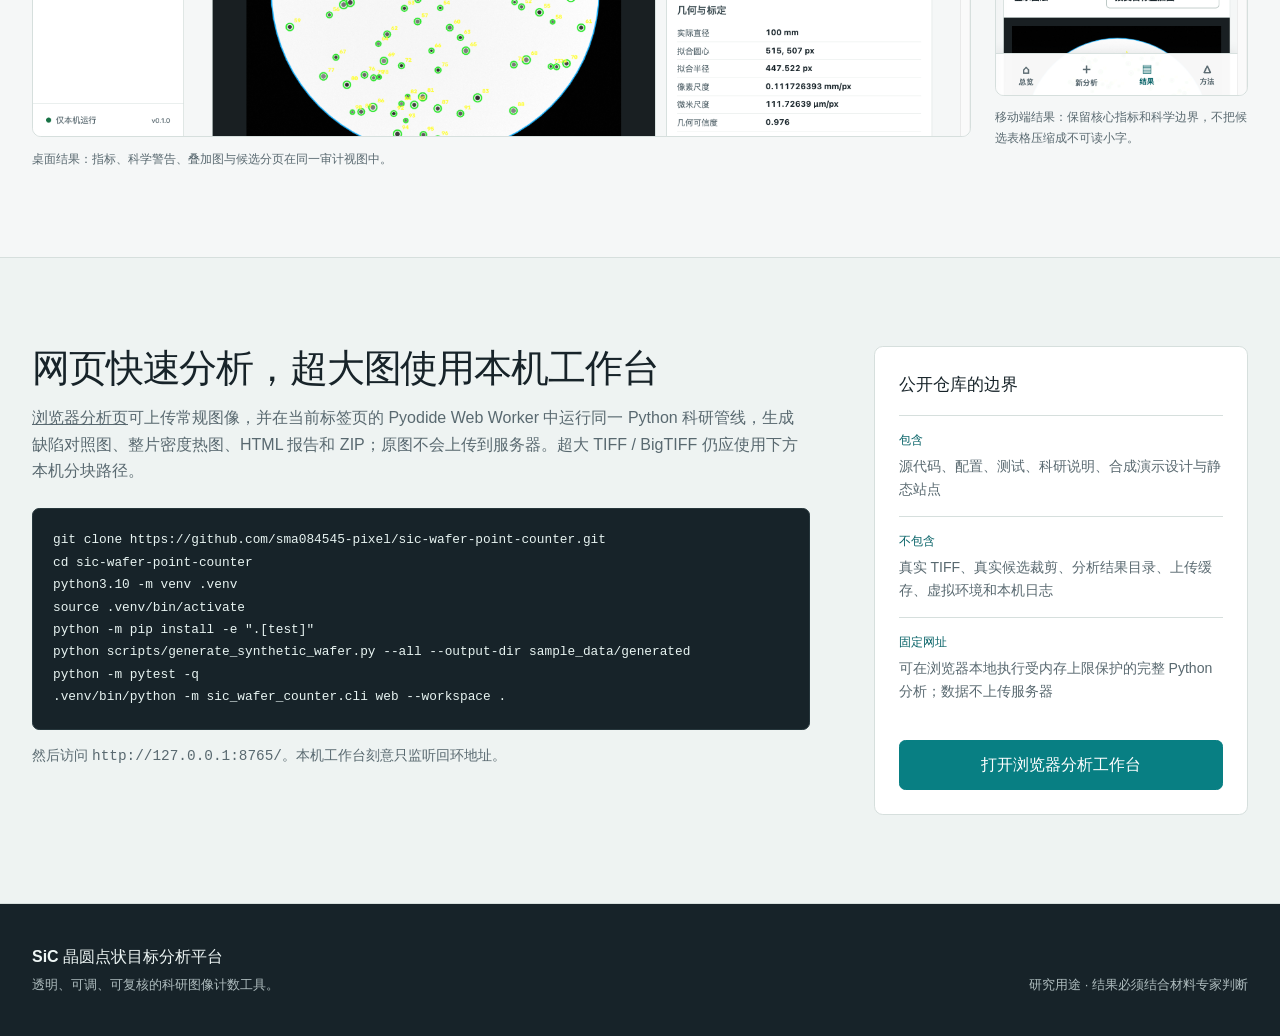
==== commit c6d7d564: "feat: align XRT review outputs with Rigaku evidence" ====
--- a/docs/index.html
+++ b/docs/index.html
@@ -99,11 +99,11 @@
         </article>
         <article>
           <h3>人工与专家验证</h3>
-          <p>输出编号叠加图、候选 CSV、局部裁剪和缺陷识别对照细节图；支持逐个复核以及按晶圆划分校准、验证和锁定测试集。</p>
+          <p>输出自动 XRT 候选红框图、约 4 mm 的论文风格局部视场、编号审计图、候选 CSV 和局部复核图。局部视场只显示自动接受候选的真实边界框，并明确标注“独立参考未提供”。</p>
         </article>
         <article>
           <h3>整片密度分布</h3>
-          <p>热图按每个空间 bin 的真实有效掩膜面积归一化为 cm<sup>−2</sup>，不会把外圈面积更大造成的计数增加误判成密度升高。</p>
+          <p>热图按每个空间 bin 的真实有效掩膜面积归一化为 cm<sup>−2</sup>，并输出逐格 count、面积、密度和泊松区间 CSV；不会把外圈面积更大造成的计数增加误判成密度升高。</p>
         </article>
       </div>
     </section>
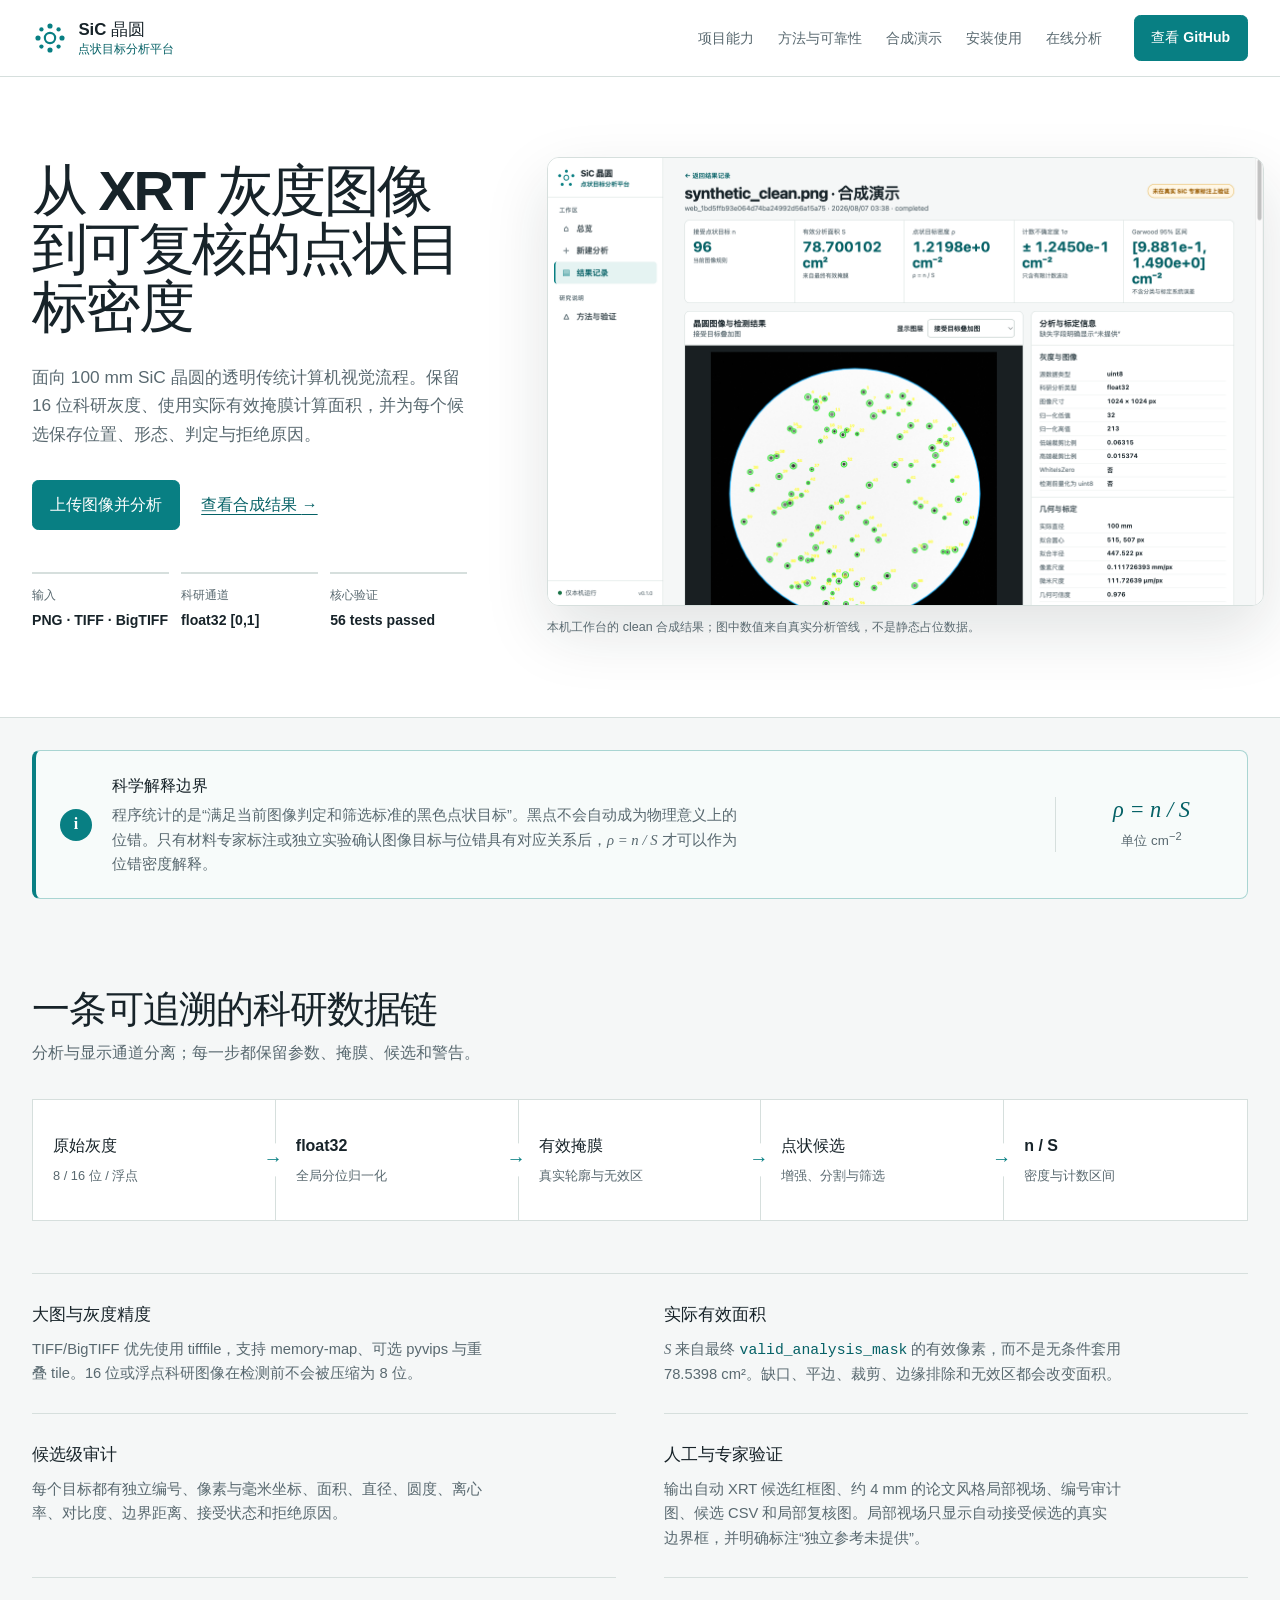
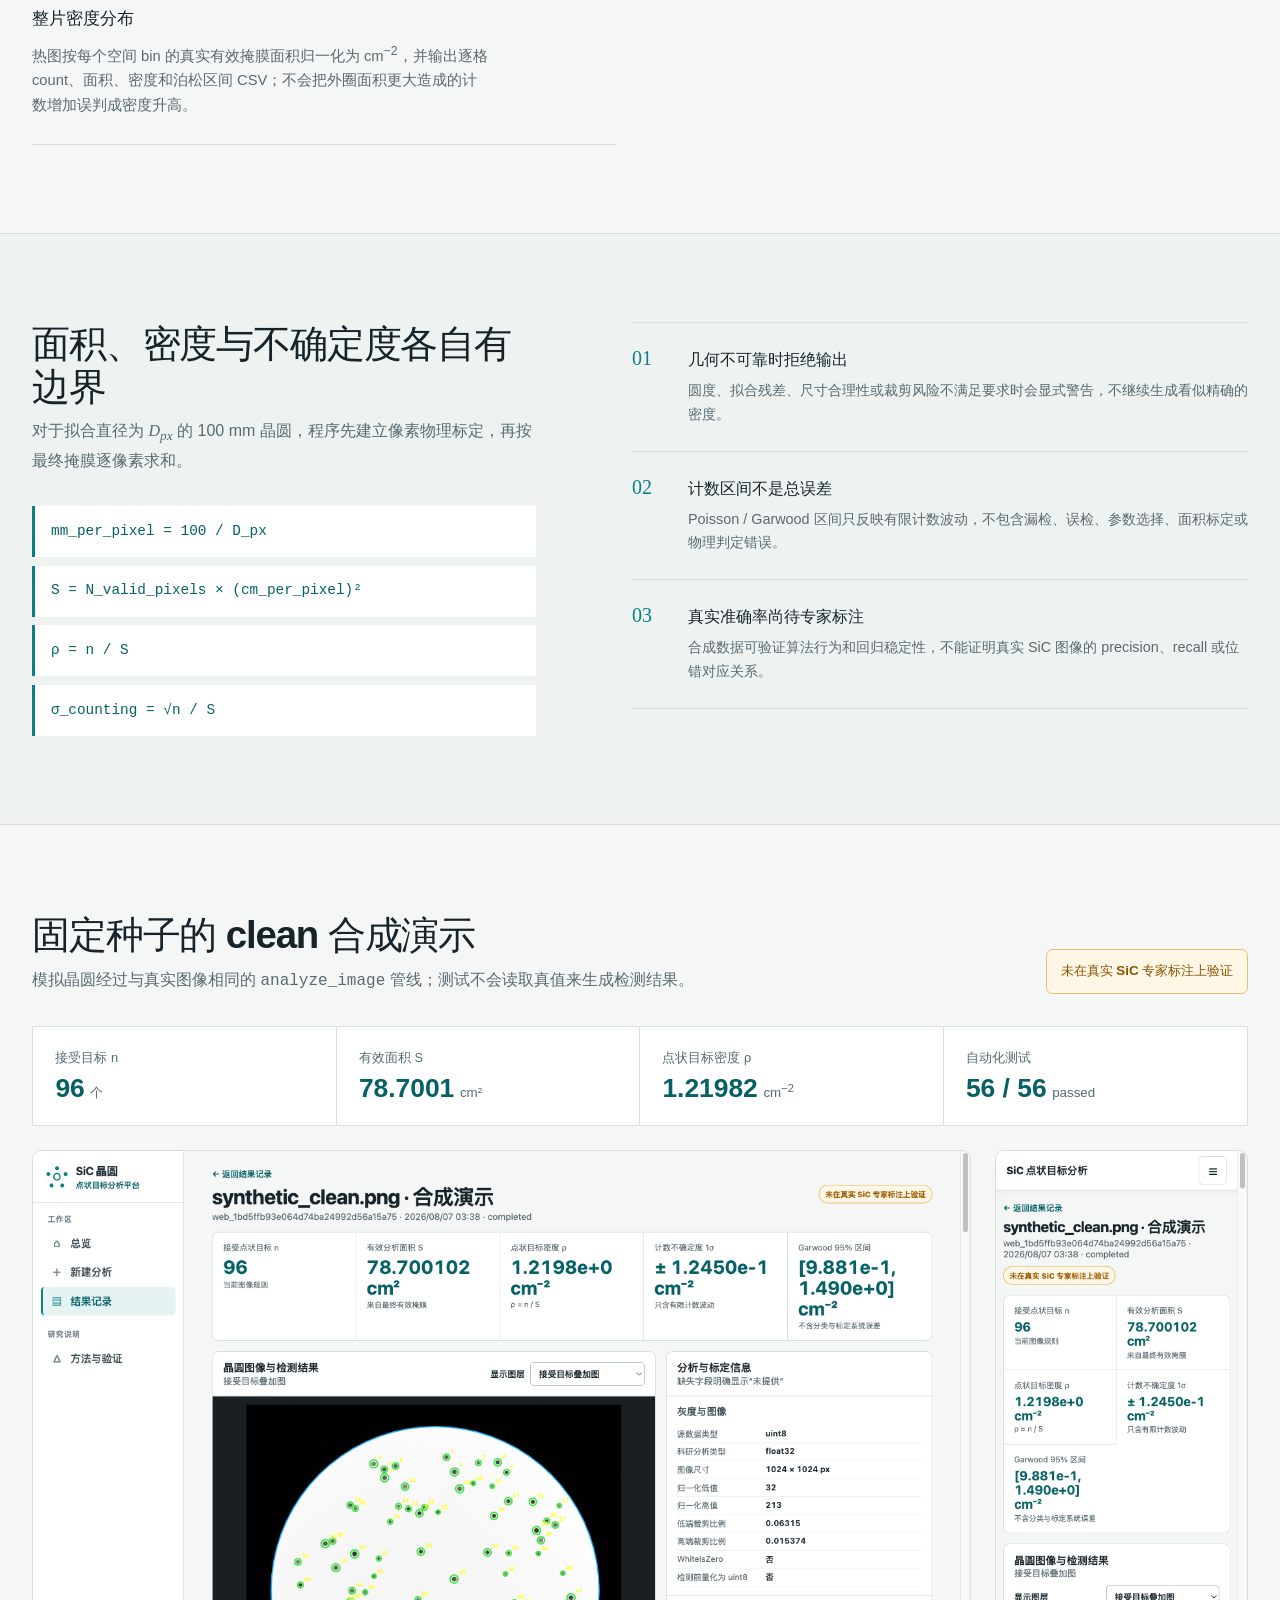
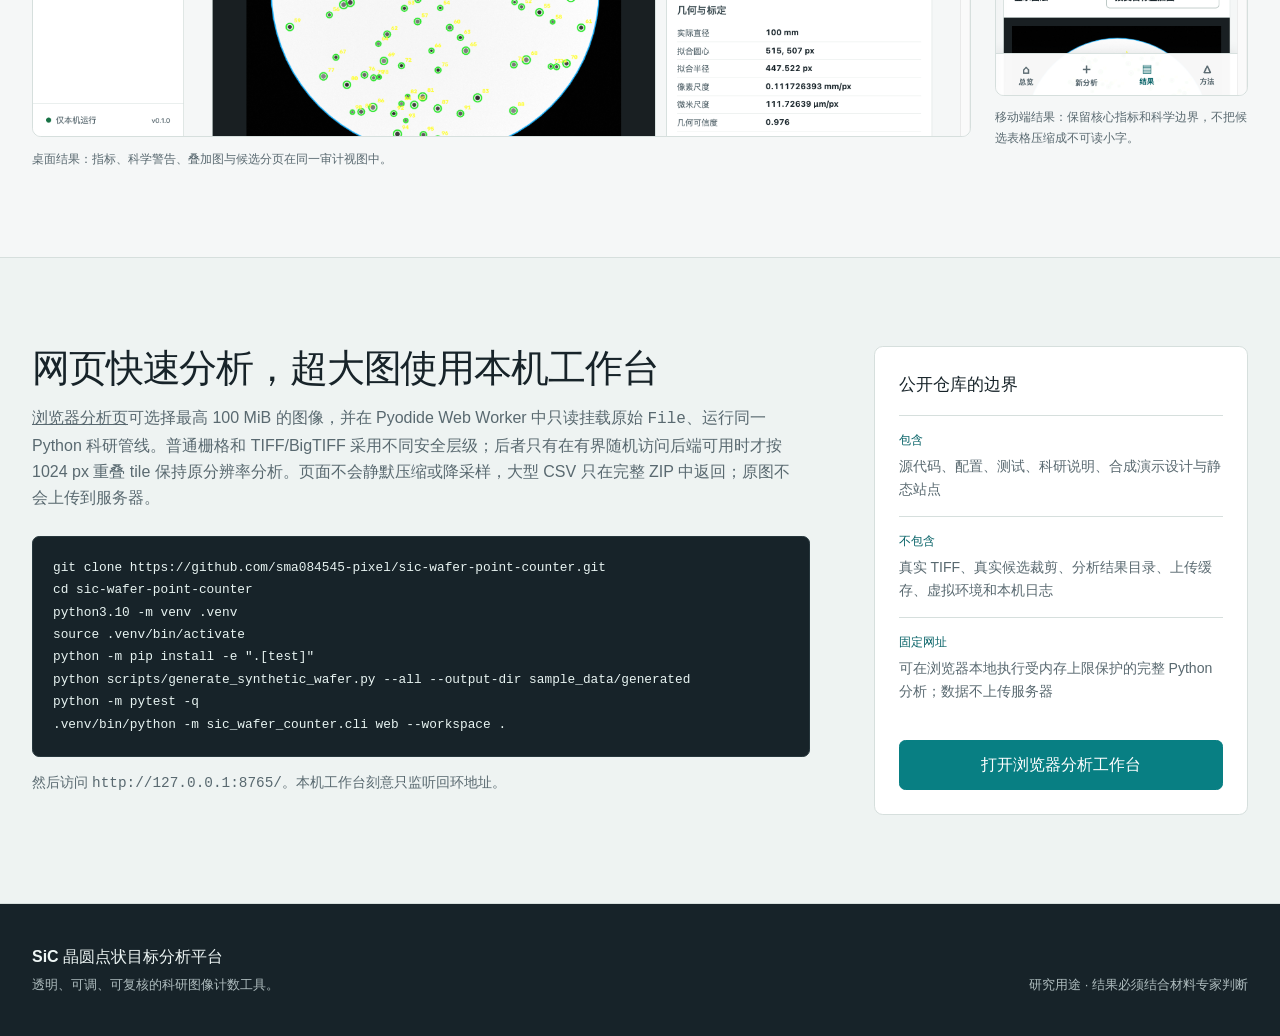
==== commit ee33fd75: "feat: support bounded large-TIFF browser analysis" ====
--- a/docs/index.html
+++ b/docs/index.html
@@ -159,7 +159,7 @@
       <div class="shell use-grid">
         <div>
           <h2>网页快速分析，超大图使用本机工作台</h2>
-          <p><a href="analyze.html">浏览器分析页</a>可上传常规图像，并在当前标签页的 Pyodide Web Worker 中运行同一 Python 科研管线，生成缺陷对照图、整片密度热图、HTML 报告和 ZIP；原图不会上传到服务器。超大 TIFF / BigTIFF 仍应使用下方本机分块路径。</p>
+          <p><a href="analyze.html">浏览器分析页</a>可选择最高 100 MiB 的图像，并在 Pyodide Web Worker 中只读挂载原始 <code>File</code>、运行同一 Python 科研管线。普通栅格和 TIFF/BigTIFF 采用不同安全层级；后者只有在有界随机访问后端可用时才按 1024 px 重叠 tile 保持原分辨率分析。页面不会静默压缩或降采样，大型 CSV 只在完整 ZIP 中返回；原图不会上传到服务器。</p>
           <div class="code-block" role="region" aria-label="安装与运行命令" tabindex="0"><pre><code>git clone https://github.com/sma084545-pixel/sic-wafer-point-counter.git
 cd sic-wafer-point-counter
 python3.10 -m venv .venv
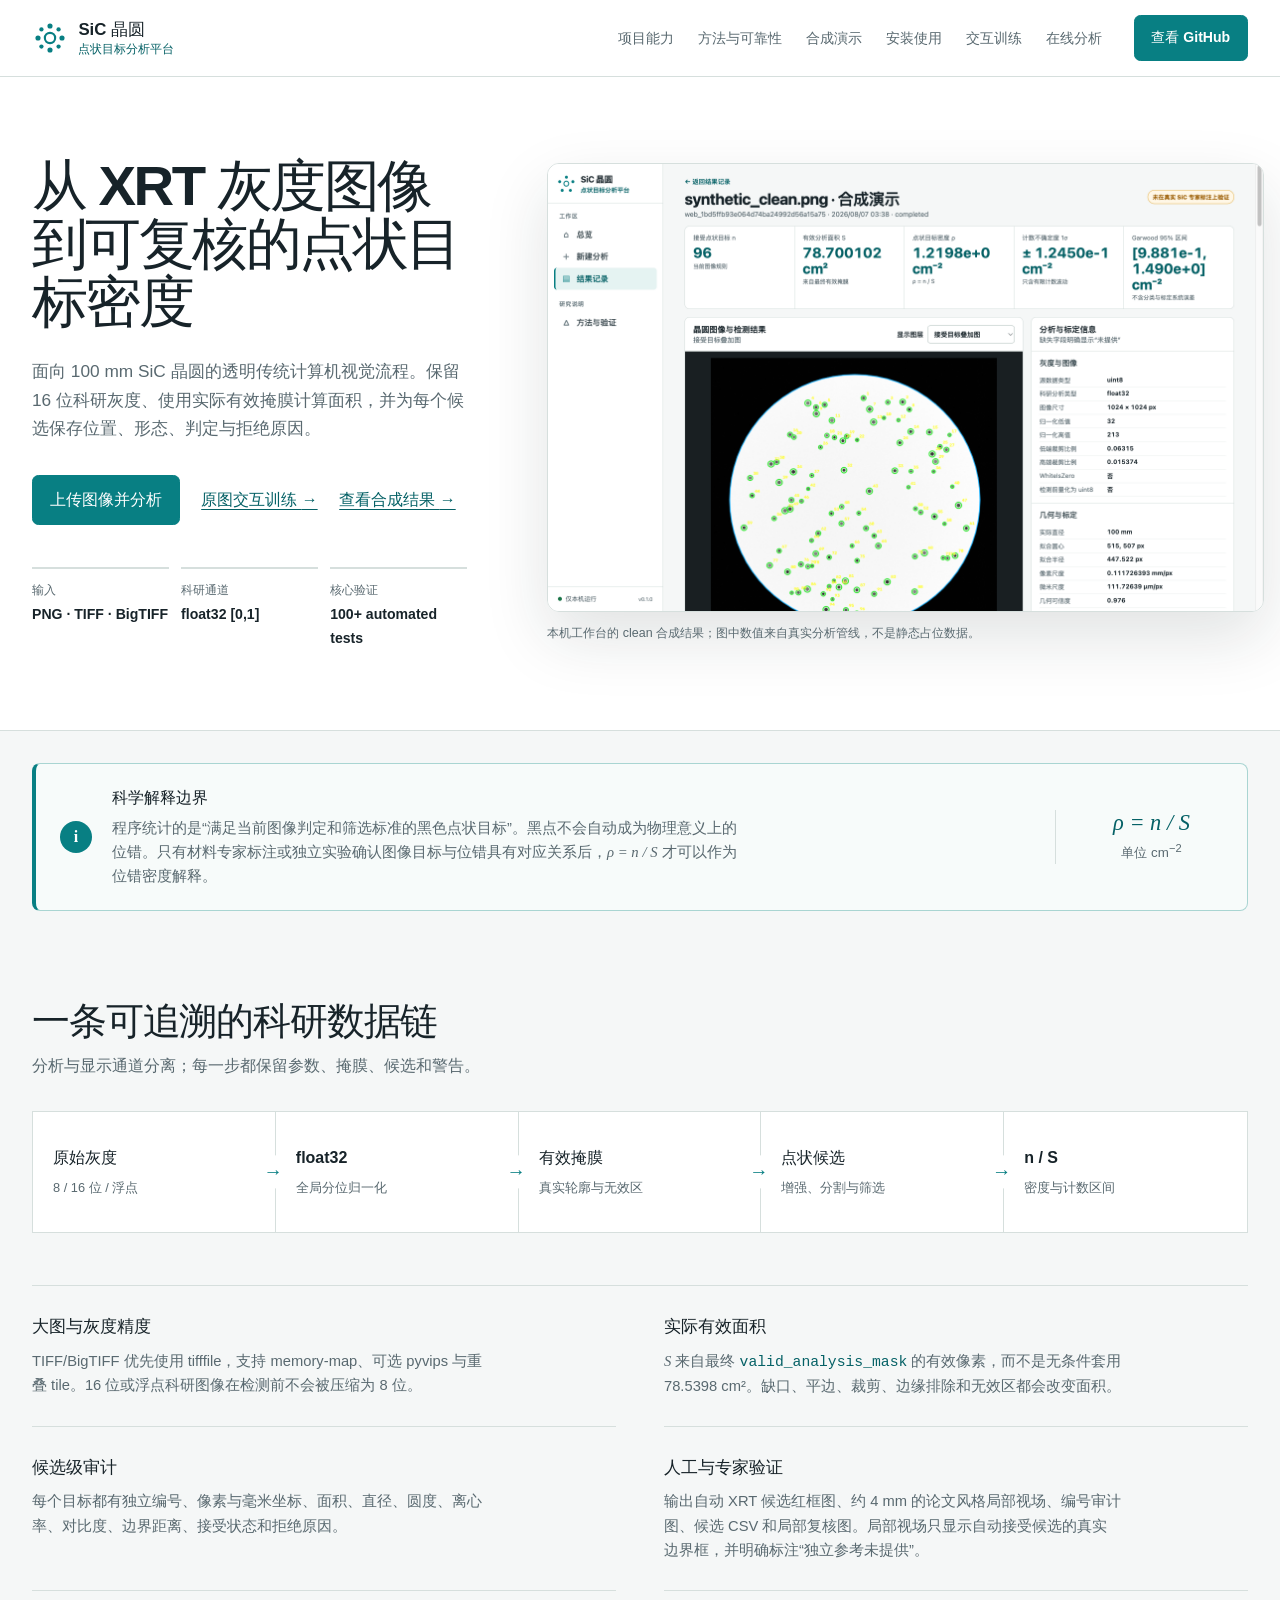
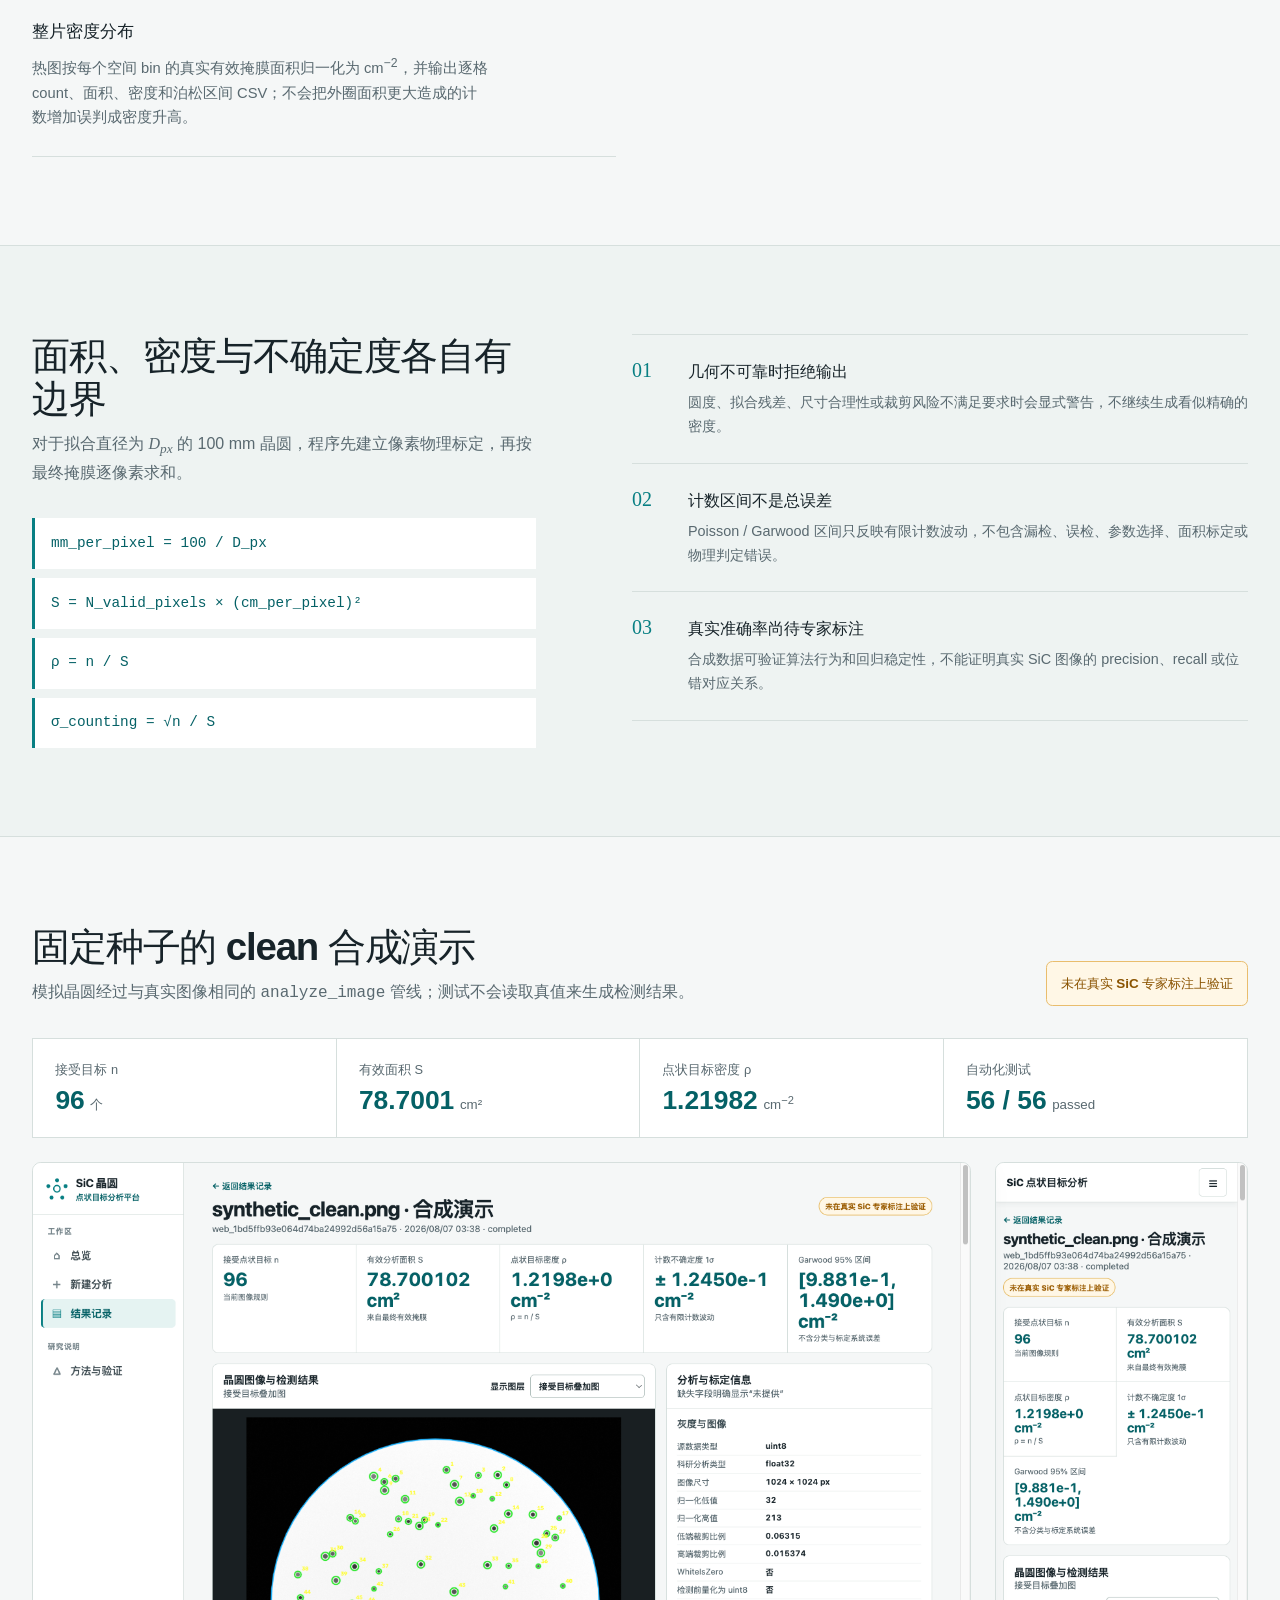
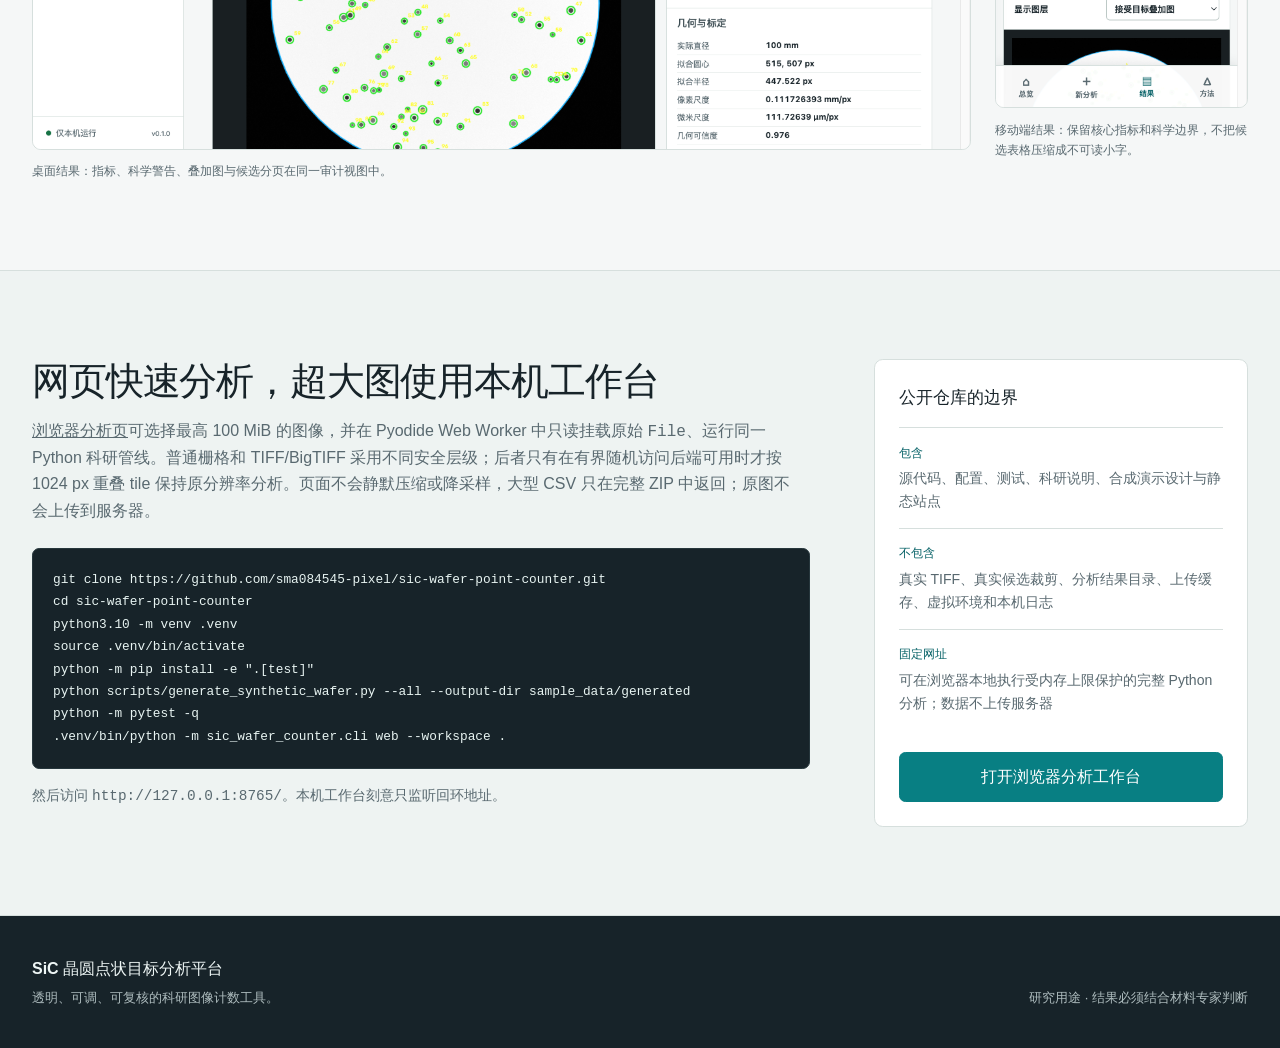
==== commit 7844f51e: "feat: add interactive pixel-level training workflow" ====
--- a/docs/index.html
+++ b/docs/index.html
@@ -29,6 +29,7 @@
           <li><a href="#method">方法与可靠性</a></li>
           <li><a href="#demo">合成演示</a></li>
           <li><a href="#use">安装使用</a></li>
+          <li><a href="train.html">交互训练</a></li>
           <li><a href="analyze.html">在线分析</a></li>
         </ul>
       </nav>
@@ -44,12 +45,13 @@
           <p class="hero-lead">面向 100 mm SiC 晶圆的透明传统计算机视觉流程。保留 16 位科研灰度、使用实际有效掩膜计算面积，并为每个候选保存位置、形态、判定与拒绝原因。</p>
           <div class="hero-actions">
             <a class="button" href="analyze.html">上传图像并分析</a>
+            <a class="text-link" href="train.html">原图交互训练 <span aria-hidden="true">→</span></a>
             <a class="text-link" href="#demo">查看合成结果 <span aria-hidden="true">→</span></a>
           </div>
           <dl class="hero-facts">
             <div><dt>输入</dt><dd>PNG · TIFF · BigTIFF</dd></div>
             <div><dt>科研通道</dt><dd>float32 [0,1]</dd></div>
-            <div><dt>核心验证</dt><dd>56 tests passed</dd></div>
+            <div><dt>核心验证</dt><dd>100+ automated tests</dd></div>
           </dl>
         </div>
         <figure class="hero-figure">
